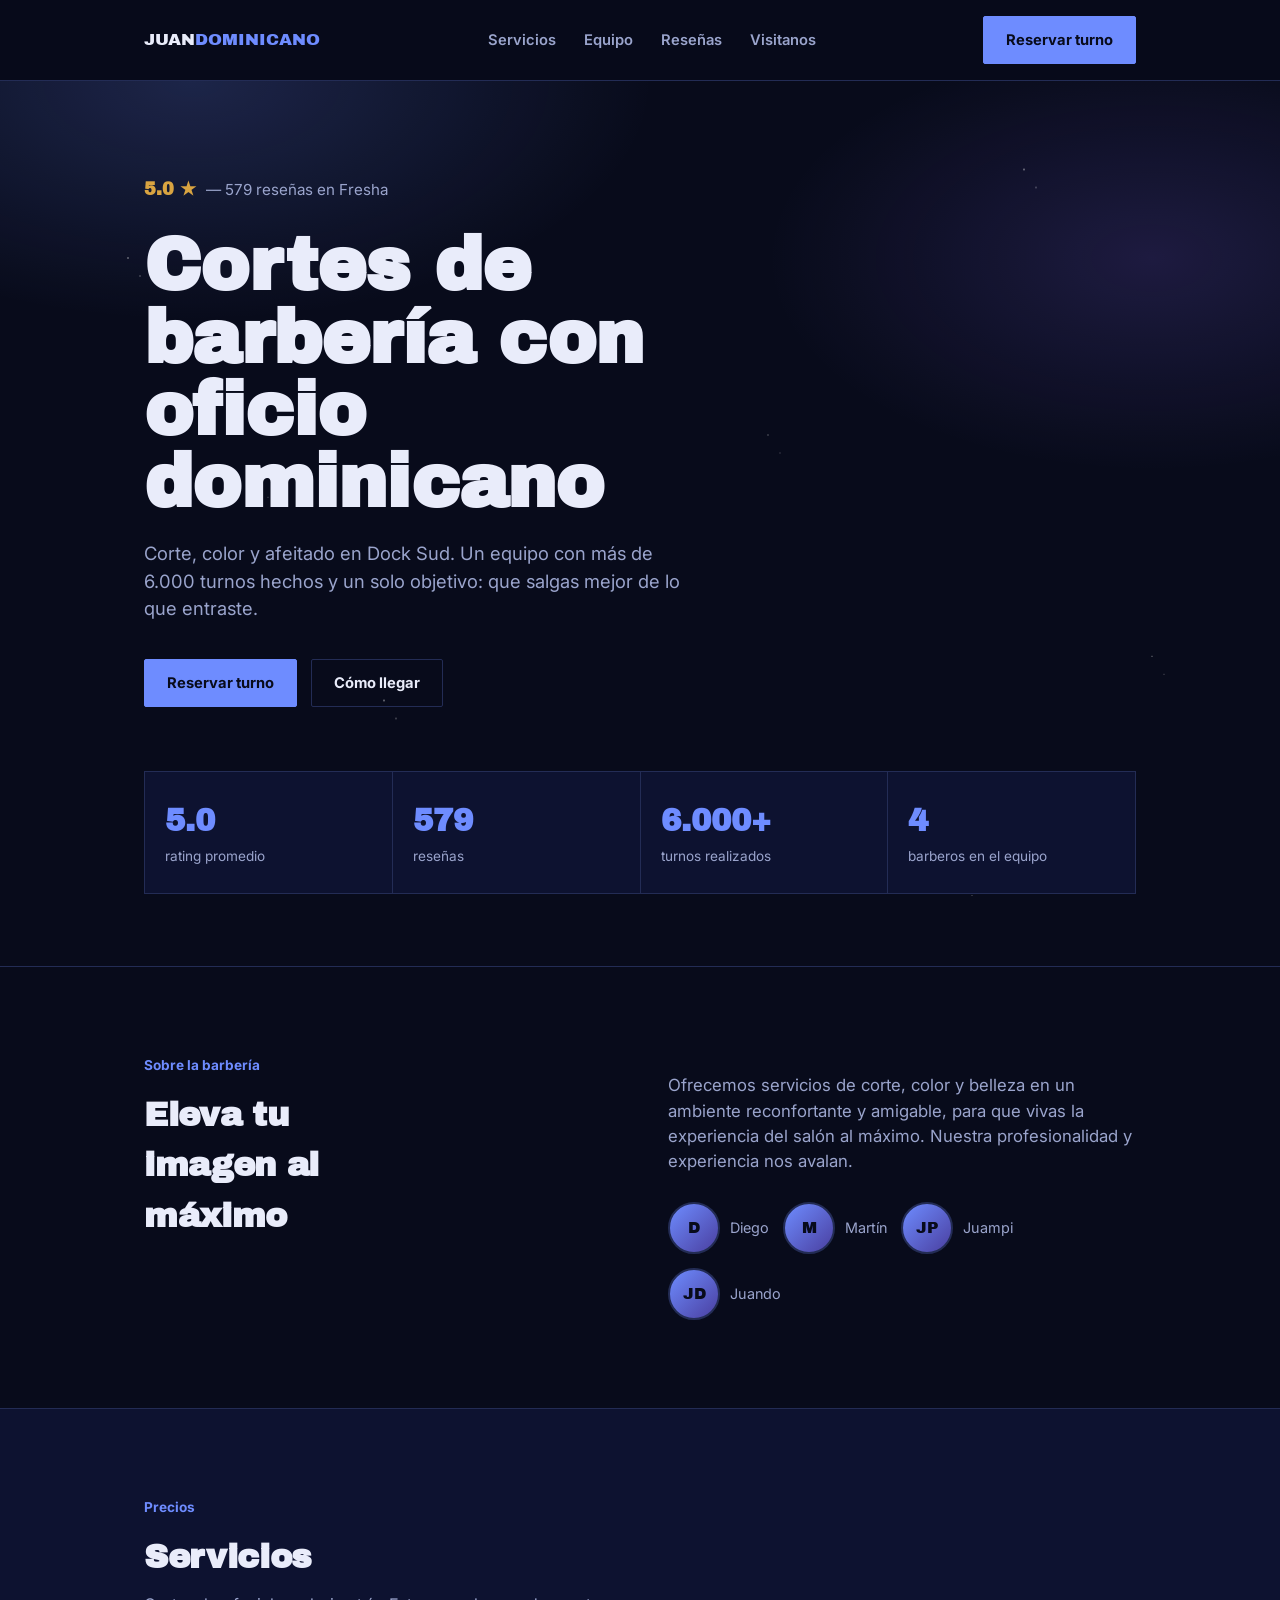
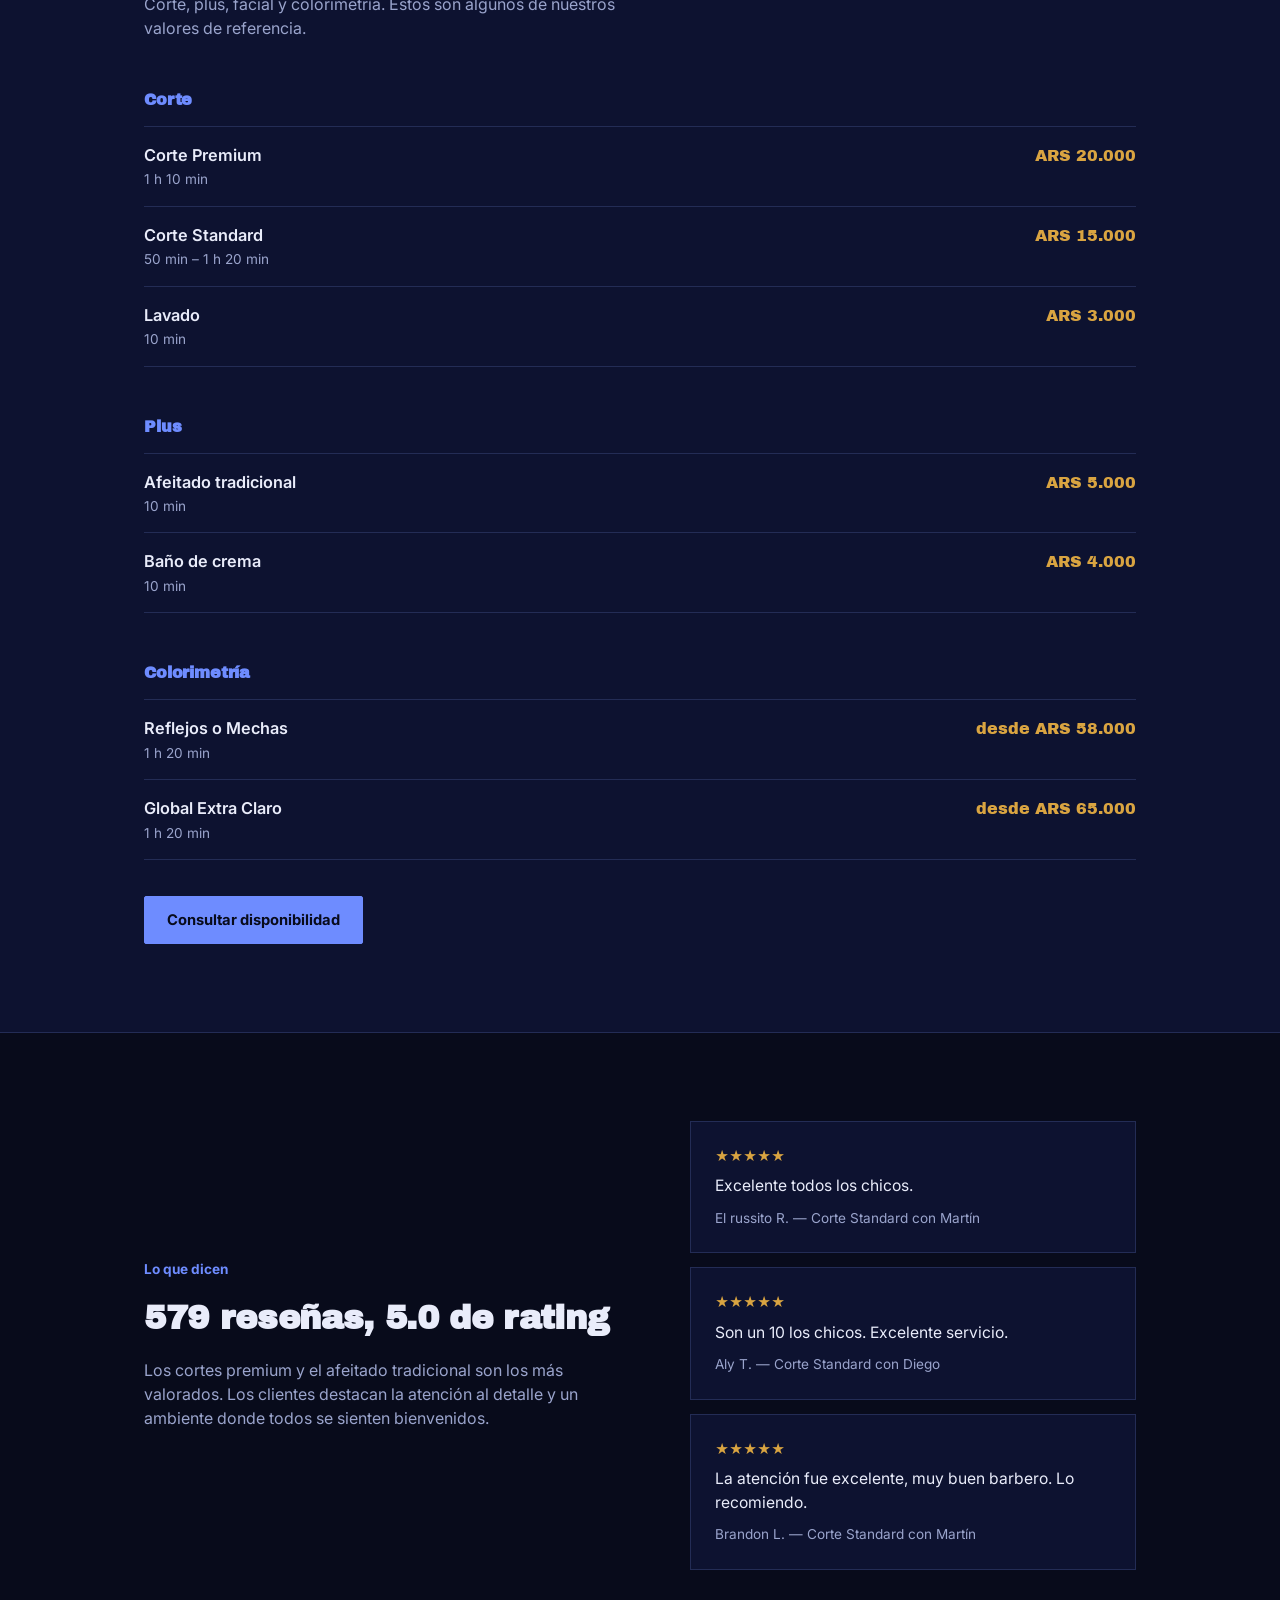
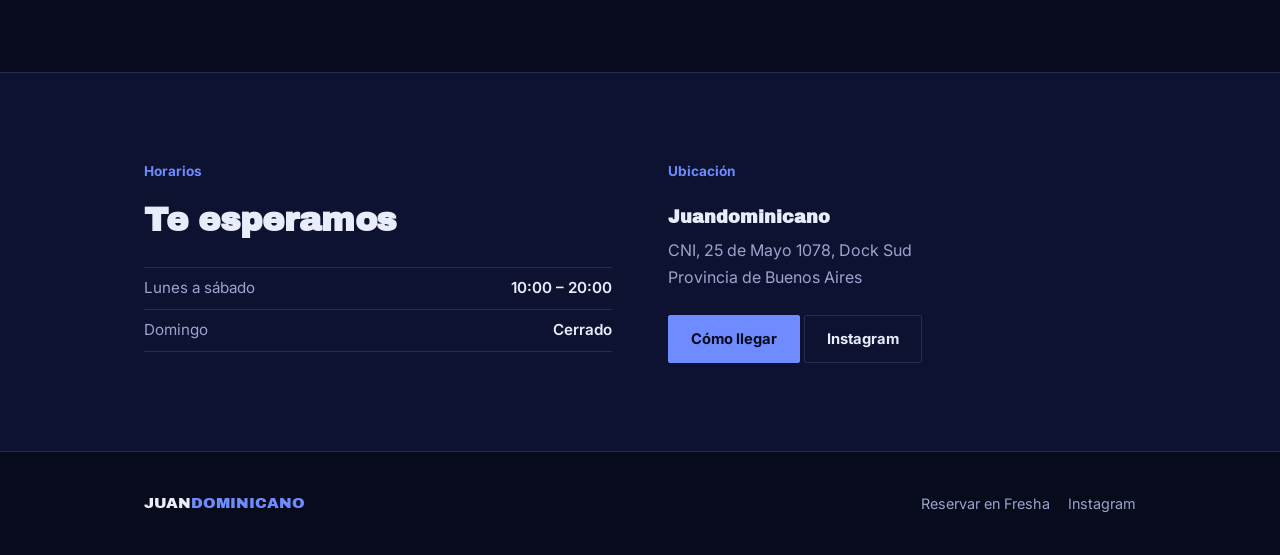
==== index.html @ 74c953f4 "Initial commit - Juandominicano Barberia website" ====
<!DOCTYPE html>
<html lang="es">
<head>
<meta charset="UTF-8">
<meta name="viewport" content="width=device-width, initial-scale=1, viewport-fit=cover">
<title>Juandominicano — Barbería en Dock Sud</title>
<link rel="preconnect" href="https://fonts.googleapis.com">
<link rel="preconnect" href="https://fonts.gstatic.com" crossorigin>
<link href="https://fonts.googleapis.com/css2?family=Archivo+Black&family=Inter:wght@400;500;600;700&display=swap" rel="stylesheet">
<style>
  :root{
    --ink:#E9ECFA;
    --ink-dim:#9AA4CC;
    --bg:#080B1B;
    --bg-2:#0D1230;
    --line:#232C55;
    --blue:#6E8CFF;
    --gold:#D9A441;
    color-scheme: dark;
    box-sizing:border-box;
    padding-top: env(safe-area-inset-top, 0px);
    padding-bottom: env(safe-area-inset-bottom, 0px);
  }
  *{box-sizing:border-box;}
  html{scroll-padding-top: env(safe-area-inset-top, 0px); scroll-behavior:smooth;}
  html,body{height:100%;}
  body{
    margin:0; background:var(--bg); color:var(--ink);
    font-family:'Inter',system-ui,sans-serif; line-height:1.5;
    -webkit-font-smoothing:antialiased;
  }
  h1,h2,h3{font-family:'Archivo Black',system-ui,sans-serif; margin:0; letter-spacing:-0.01em;}
  a{color:inherit;}
  .wrap{max-width:1040px; margin:0 auto; padding:0 24px;}
  section{padding:88px 0;}
  @media (max-width:640px){ section{padding:56px 0;} }

  /* fondo tipo galaxia: nebulosas suaves + estrellas, simple */
  .galaxy{
    position:relative;
    background:
      radial-gradient(ellipse 60% 45% at 15% 0%, rgba(110,140,255,.20), transparent 60%),
      radial-gradient(ellipse 50% 40% at 90% 20%, rgba(139,108,255,.16), transparent 60%),
      var(--bg);
  }
  .stars{position:absolute; inset:0; pointer-events:none;}
  .stars::before, .stars::after{
    content:""; position:absolute; inset:0;
    background-image:
      radial-gradient(1.5px 1.5px at 10% 20%, #fff, transparent),
      radial-gradient(1.5px 1.5px at 80% 10%, #fff, transparent),
      radial-gradient(1px 1px at 60% 40%, #fff, transparent),
      radial-gradient(1.5px 1.5px at 30% 70%, #fff, transparent),
      radial-gradient(1px 1px at 90% 65%, #fff, transparent),
      radial-gradient(1.5px 1.5px at 50% 85%, #fff, transparent),
      radial-gradient(1px 1px at 20% 45%, #fff, transparent),
      radial-gradient(1px 1px at 75% 90%, #fff, transparent);
    opacity:.5;
  }
  .stars::after{background-position:12px 18px; opacity:.3;}

  header.nav{
    position:sticky; top:0; z-index:20;
    background:rgba(8,11,27,.86); backdrop-filter: blur(10px);
    border-bottom:1px solid var(--line);
    padding-top: env(safe-area-inset-top, 0px);
  }
  .nav .wrap{display:flex; align-items:center; justify-content:space-between; padding-top:16px; padding-bottom:16px;}
  .brand{font-family:'Archivo Black'; font-size:1.05rem;}
  .brand span{color:var(--blue);}
  nav.links{display:flex; gap:28px; font-size:.92rem; font-weight:600;}
  nav.links a{text-decoration:none; color:var(--ink-dim); transition:color .15s;}
  nav.links a:hover{color:var(--ink);}
  .btn{
    display:inline-block; background:var(--blue); color:#080B1B; font-weight:700;
    padding:12px 22px; border-radius:2px; text-decoration:none; font-size:.92rem;
    border:1px solid var(--blue);
  }
  .btn.ghost{background:transparent; color:var(--ink); border:1px solid var(--line);}
  @media (max-width:640px){ nav.links{display:none;} }

  .hero{padding:96px 0 72px; position:relative; overflow:hidden;}
  .hero .wrap{position:relative; z-index:1;}
  .rating-line{
    display:flex; align-items:center; gap:10px; margin-bottom:26px;
    font-size:.95rem; color:var(--ink-dim);
  }
  .rating-line b{color:var(--gold); font-family:'Archivo Black'; font-size:1.1rem;}
  .hero h1{
    font-size:clamp(2.6rem,7vw,4.6rem); line-height:.98; max-width:12ch;
  }
  .hero p.lead{max-width:46ch; color:var(--ink-dim); font-size:1.15rem; margin-top:22px;}
  .hero .ctas{display:flex; gap:14px; margin-top:36px; flex-wrap:wrap;}

  .stat-row{
    display:grid; grid-template-columns:repeat(4,1fr); gap:1px;
    background:var(--line); border:1px solid var(--line); margin-top:64px;
  }
  .stat{background:var(--bg-2); padding:26px 20px;}
  .stat b{display:block; font-family:'Archivo Black'; font-size:1.9rem; color:var(--blue);}
  .stat span{color:var(--ink-dim); font-size:.85rem;}
  @media (max-width:640px){ .stat-row{grid-template-columns:repeat(2,1fr);} }

  .about{border-top:1px solid var(--line);}
  .about .grid{display:grid; grid-template-columns:1fr 1fr; gap:56px; align-items:start;}
  .kicker{color:var(--blue); font-weight:700; font-size:.85rem; margin-bottom:14px;}
  .about h2{font-size:2.1rem; max-width:12ch;}
  .about p{color:var(--ink-dim); font-size:1.05rem; margin-top:18px; max-width:52ch;}
  @media (max-width:760px){ .about .grid{grid-template-columns:1fr;} }

  .team-mini{display:flex; gap:14px; margin-top:28px; flex-wrap:wrap;}
  .avatar{
    width:52px;height:52px;border-radius:50%;
    background:linear-gradient(135deg,var(--blue),#4A3FA0);
    display:flex;align-items:center;justify-content:center;
    font-family:'Archivo Black'; font-size:1rem; color:#080B1B; border:2px solid var(--line);
  }
  .team-mini .who{display:flex; align-items:center; gap:10px; color:var(--ink-dim); font-size:.9rem;}

  .services{border-top:1px solid var(--line); background:var(--bg-2);}
  .services h2{font-size:2.1rem;}
  .services .sub{color:var(--ink-dim); margin-top:10px; max-width:48ch;}
  .cat{margin-top:48px;}
  .cat h3{font-size:1rem; color:var(--blue); text-transform:none; margin-bottom:2px;}
  .svc-list{border-top:1px solid var(--line); margin-top:14px;}
  .svc{
    display:flex; justify-content:space-between; gap:20px; align-items:baseline;
    padding:16px 0; border-bottom:1px solid var(--line);
  }
  .svc .name{font-weight:600; font-size:1.02rem;}
  .svc .dur{color:var(--ink-dim); font-size:.85rem; margin-top:2px;}
  .svc .price{font-family:'Archivo Black'; color:var(--gold); white-space:nowrap; font-size:1rem;}

  .reviews{border-top:1px solid var(--line);}
  .reviews .wrap{display:grid; grid-template-columns:1.1fr 1fr; gap:56px; align-items:center;}
  .review-card{background:var(--bg-2); border:1px solid var(--line); padding:24px; margin-bottom:14px;}
  .review-card .stars-txt{color:var(--gold); font-size:.85rem; margin-bottom:8px;}
  .review-card p{margin:0; color:var(--ink); font-size:.98rem;}
  .review-card .who{margin-top:10px; color:var(--ink-dim); font-size:.85rem;}
  .reviews h2{font-size:2.1rem;}
  @media (max-width:760px){ .reviews .wrap{grid-template-columns:1fr;} }

  .visit{border-top:1px solid var(--line); background:var(--bg-2);}
  .visit .grid{display:grid; grid-template-columns:1fr 1fr; gap:56px;}
  .visit h2{font-size:2.1rem;}
  .hours{margin-top:22px; border-top:1px solid var(--line);}
  .hours .row{display:flex; justify-content:space-between; padding:9px 0; border-bottom:1px solid var(--line); font-size:.95rem; color:var(--ink-dim);}
  .hours .row b{color:var(--ink); font-weight:600;}
  .addr{margin-top:22px; color:var(--ink-dim); font-size:1rem; line-height:1.7;}
  .addr b{display:block; color:var(--ink); font-family:'Archivo Black'; font-size:1.1rem; margin-bottom:4px;}
  @media (max-width:760px){ .visit .grid{grid-template-columns:1fr;} }

  footer{border-top:1px solid var(--line); padding:40px 0; padding-bottom: calc(40px + env(safe-area-inset-bottom, 0px));}
  footer .wrap{display:flex; justify-content:space-between; align-items:center; flex-wrap:wrap; gap:16px;}
  footer .brand{font-size:.95rem;}
  footer .social{display:flex; gap:18px; font-size:.9rem; color:var(--ink-dim);}
  footer .social a{text-decoration:none;}
  footer .social a:hover{color:var(--blue);}
</style>
</head>
<body>

<header class="nav">
  <div class="wrap">
    <div class="brand">JUAN<span>DOMINICANO</span></div>
    <nav class="links">
      <a href="#servicios">Servicios</a>
      <a href="#equipo">Equipo</a>
      <a href="#reseñas">Reseñas</a>
      <a href="#visitanos">Visitanos</a>
    </nav>
    <a class="btn" href="https://www.fresha.com/es/a/juandominicano-dock-sud-cni-25-de-mayo-1078-tidsn6mk/all-offer?menu=true&pId=592402" target="_blank" rel="noopener">Reservar turno</a>
  </div>
</header>

<section class="hero galaxy">
  <div class="stars"></div>
  <div class="wrap">
    <div class="rating-line"><b>5.0 ★</b> — 579 reseñas en Fresha</div>
    <h1>Cortes de barbería con oficio dominicano</h1>
    <p class="lead">Corte, color y afeitado en Dock Sud. Un equipo con más de 6.000 turnos hechos y un solo objetivo: que salgas mejor de lo que entraste.</p>
    <div class="ctas">
      <a class="btn" href="https://www.fresha.com/es/a/juandominicano-dock-sud-cni-25-de-mayo-1078-tidsn6mk/all-offer?menu=true&pId=592402" target="_blank" rel="noopener">Reservar turno</a>
      <a class="btn ghost" href="#visitanos">Cómo llegar</a>
    </div>

    <div class="stat-row">
      <div class="stat"><b>5.0</b><span>rating promedio</span></div>
      <div class="stat"><b>579</b><span>reseñas</span></div>
      <div class="stat"><b>6.000+</b><span>turnos realizados</span></div>
      <div class="stat"><b>4</b><span>barberos en el equipo</span></div>
    </div>
  </div>
</section>

<section class="about" id="nosotros">
  <div class="wrap grid">
    <div>
      <div class="kicker">Sobre la barbería</div>
      <h2>Eleva tu imagen al máximo</h2>
    </div>
    <div>
      <p>Ofrecemos servicios de corte, color y belleza en un ambiente reconfortante y amigable, para que vivas la experiencia del salón al máximo. Nuestra profesionalidad y experiencia nos avalan.</p>
      <div class="team-mini">
        <div class="who"><div class="avatar">D</div> Diego</div>
        <div class="who"><div class="avatar">M</div> Martín</div>
        <div class="who"><div class="avatar">JP</div> Juampi</div>
        <div class="who"><div class="avatar">JD</div> Juando</div>
      </div>
    </div>
  </div>
</section>

<section class="services" id="servicios">
  <div class="wrap">
    <div class="kicker">Precios</div>
    <h2>Servicios</h2>
    <p class="sub">Corte, plus, facial y colorimetría. Estos son algunos de nuestros valores de referencia.</p>

    <div class="cat">
      <h3>Corte</h3>
      <div class="svc-list">
        <div class="svc"><div><div class="name">Corte Premium</div><div class="dur">1 h 10 min</div></div><div class="price">ARS 20.000</div></div>
        <div class="svc"><div><div class="name">Corte Standard</div><div class="dur">50 min – 1 h 20 min</div></div><div class="price">ARS 15.000</div></div>
        <div class="svc"><div><div class="name">Lavado</div><div class="dur">10 min</div></div><div class="price">ARS 3.000</div></div>
      </div>
    </div>

    <div class="cat">
      <h3>Plus</h3>
      <div class="svc-list">
        <div class="svc"><div><div class="name">Afeitado tradicional</div><div class="dur">10 min</div></div><div class="price">ARS 5.000</div></div>
        <div class="svc"><div><div class="name">Baño de crema</div><div class="dur">10 min</div></div><div class="price">ARS 4.000</div></div>
      </div>
    </div>

    <div class="cat">
      <h3>Colorimetría</h3>
      <div class="svc-list">
        <div class="svc"><div><div class="name">Reflejos o Mechas</div><div class="dur">1 h 20 min</div></div><div class="price">desde ARS 58.000</div></div>
        <div class="svc"><div><div class="name">Global Extra Claro</div><div class="dur">1 h 20 min</div></div><div class="price">desde ARS 65.000</div></div>
      </div>
    </div>

    <div style="margin-top:36px;">
      <a class="btn" href="https://www.fresha.com/es/a/juandominicano-dock-sud-cni-25-de-mayo-1078-tidsn6mk/all-offer?menu=true&pId=592402" target="_blank" rel="noopener">Consultar disponibilidad</a>
    </div>
  </div>
</section>

<section class="reviews" id="reseñas">
  <div class="wrap">
    <div>
      <div class="kicker" id="equipo">Lo que dicen</div>
      <h2>579 reseñas, 5.0 de rating</h2>
      <p style="color:var(--ink-dim); margin-top:14px; max-width:44ch;">Los cortes premium y el afeitado tradicional son los más valorados. Los clientes destacan la atención al detalle y un ambiente donde todos se sienten bienvenidos.</p>
    </div>
    <div>
      <div class="review-card">
        <div class="stars-txt">★★★★★</div>
        <p>Excelente todos los chicos.</p>
        <div class="who">El russito R. — Corte Standard con Martín</div>
      </div>
      <div class="review-card">
        <div class="stars-txt">★★★★★</div>
        <p>Son un 10 los chicos. Excelente servicio.</p>
        <div class="who">Aly T. — Corte Standard con Diego</div>
      </div>
      <div class="review-card">
        <div class="stars-txt">★★★★★</div>
        <p>La atención fue excelente, muy buen barbero. Lo recomiendo.</p>
        <div class="who">Brandon L. — Corte Standard con Martín</div>
      </div>
    </div>
  </div>
</section>

<section class="visit" id="visitanos">
  <div class="wrap grid">
    <div>
      <div class="kicker">Horarios</div>
      <h2>Te esperamos</h2>
      <div class="hours">
        <div class="row"><span>Lunes a sábado</span><b>10:00 – 20:00</b></div>
        <div class="row"><span>Domingo</span><b>Cerrado</b></div>
      </div>
    </div>
    <div>
      <div class="kicker">Ubicación</div>
      <div class="addr">
        <b>Juandominicano</b>
        CNI, 25 de Mayo 1078, Dock Sud<br>
        Provincia de Buenos Aires
      </div>
      <div class="ctas" style="margin-top:24px;">
        <a class="btn" href="https://maps.google.com/?daddr=CNI%2C%2025%20de%20Mayo%201078%2C%20Dock%20Sud%2C%20B1871%2C%20Provincia%20de%20Buenos%20Aires" target="_blank" rel="noopener">Cómo llegar</a>
        <a class="btn ghost" href="https://www.instagram.com/juandominicano" target="_blank" rel="noopener">Instagram</a>
      </div>
    </div>
  </div>
</section>

<footer>
  <div class="wrap">
    <div class="brand">JUAN<span style="color:var(--blue);">DOMINICANO</span></div>
    <div class="social">
      <a href="https://www.fresha.com/es/a/juandominicano-dock-sud-cni-25-de-mayo-1078-tidsn6mk/all-offer?menu=true&pId=592402" target="_blank" rel="noopener">Reservar en Fresha</a>
      <a href="https://www.instagram.com/juandominicano" target="_blank" rel="noopener">Instagram</a>
    </div>
  </div>
</footer>

</body>
</html>
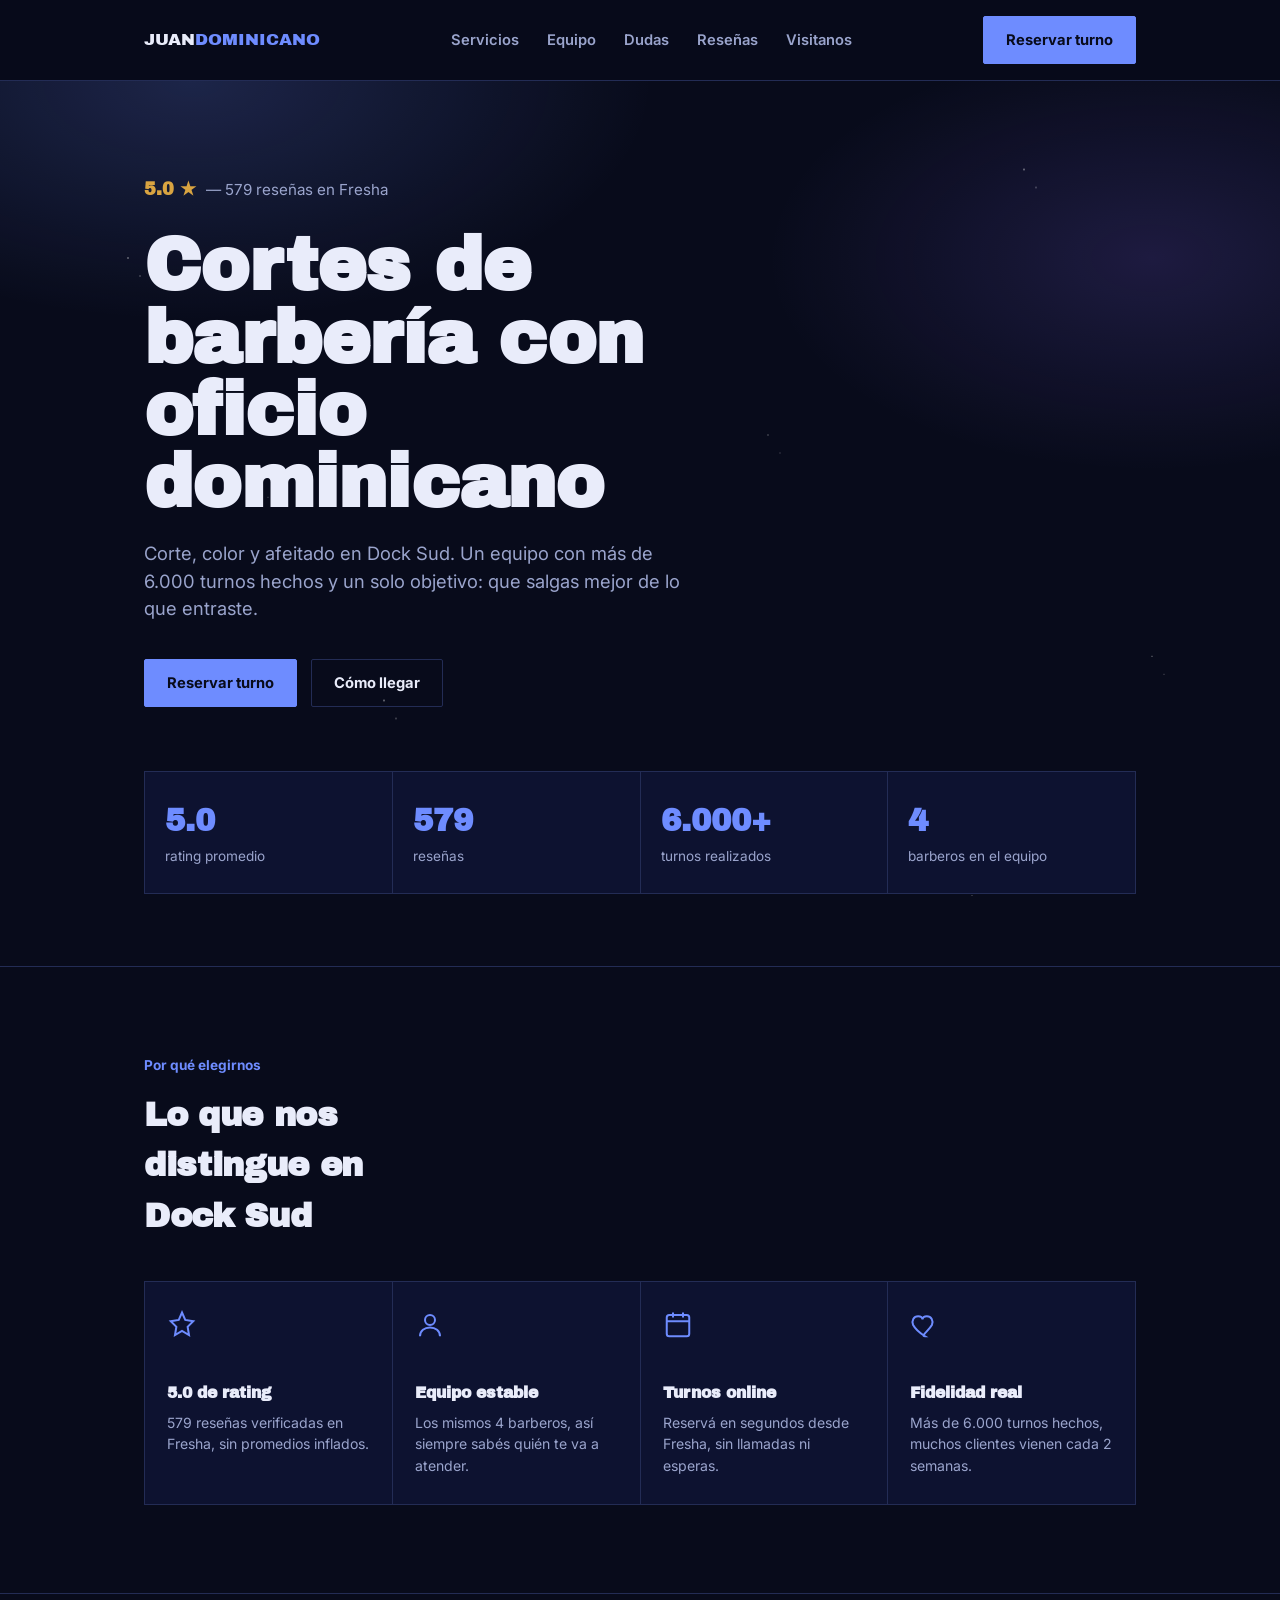
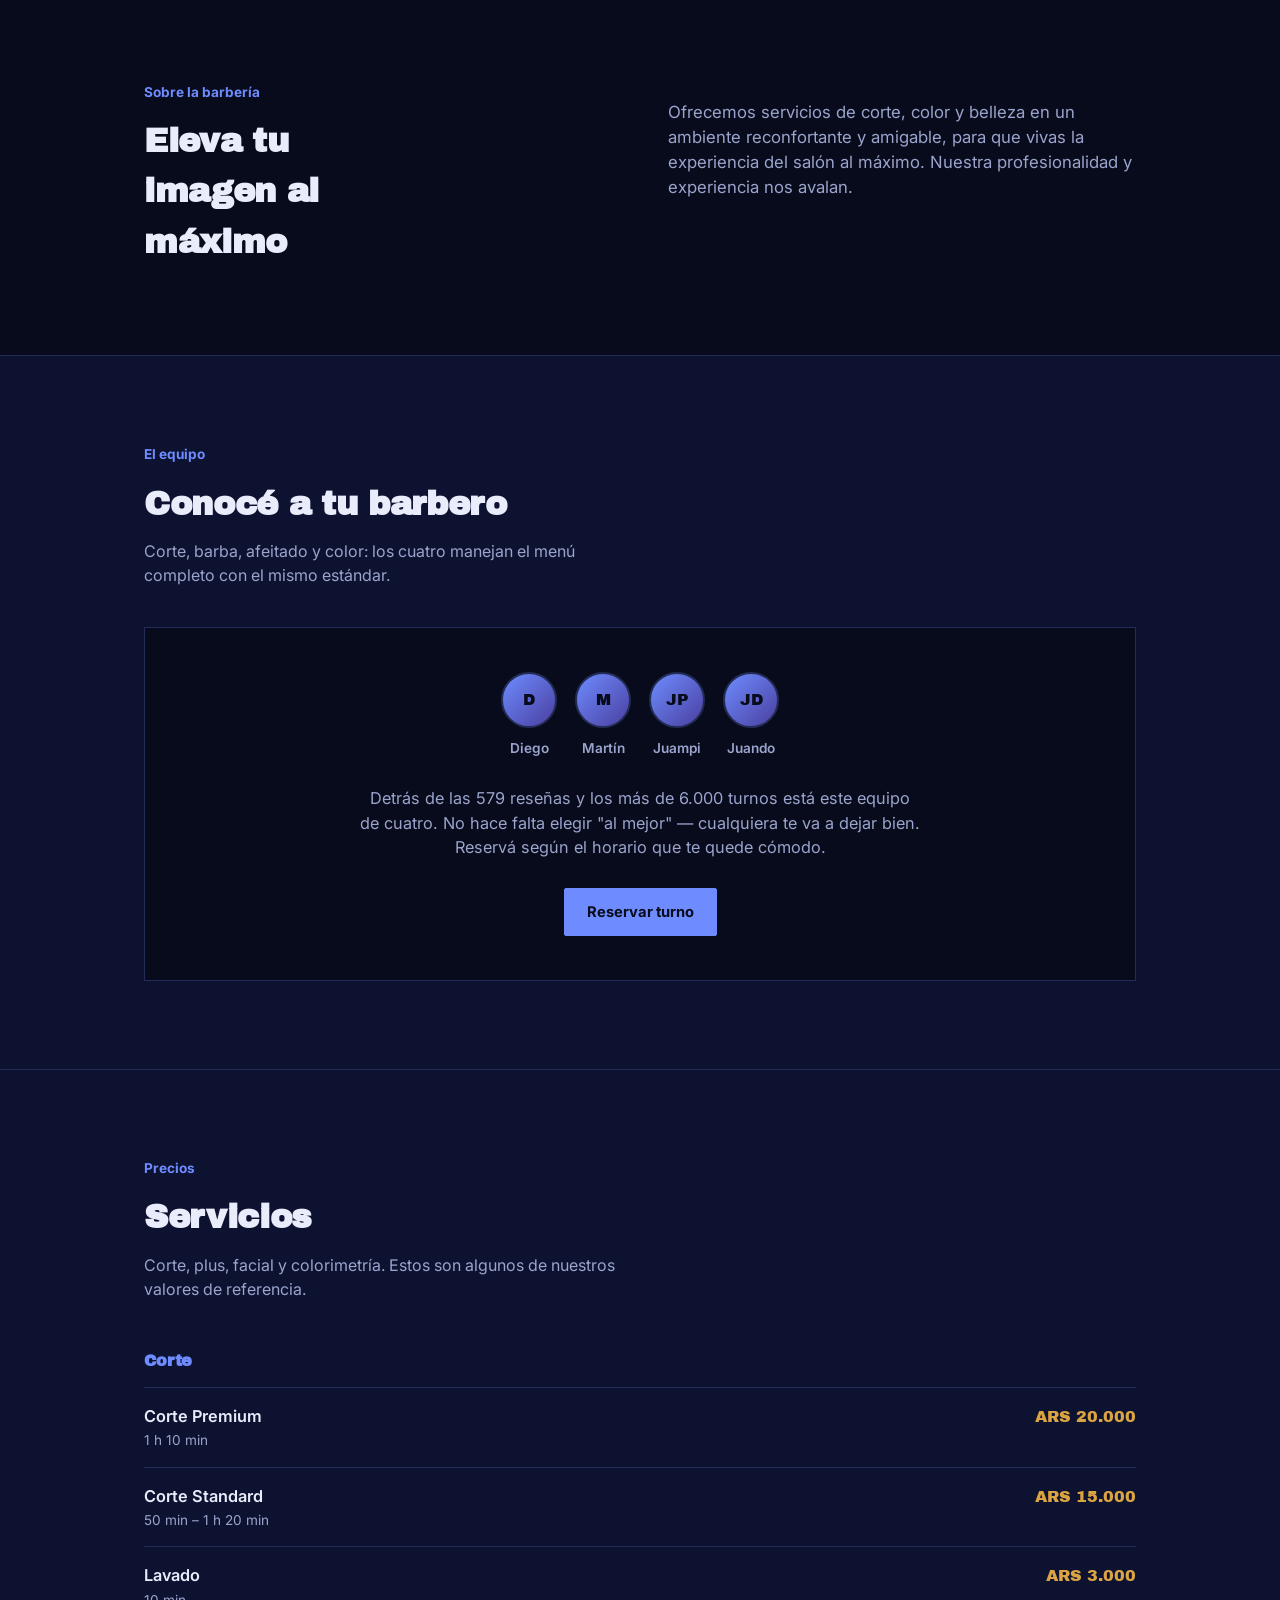
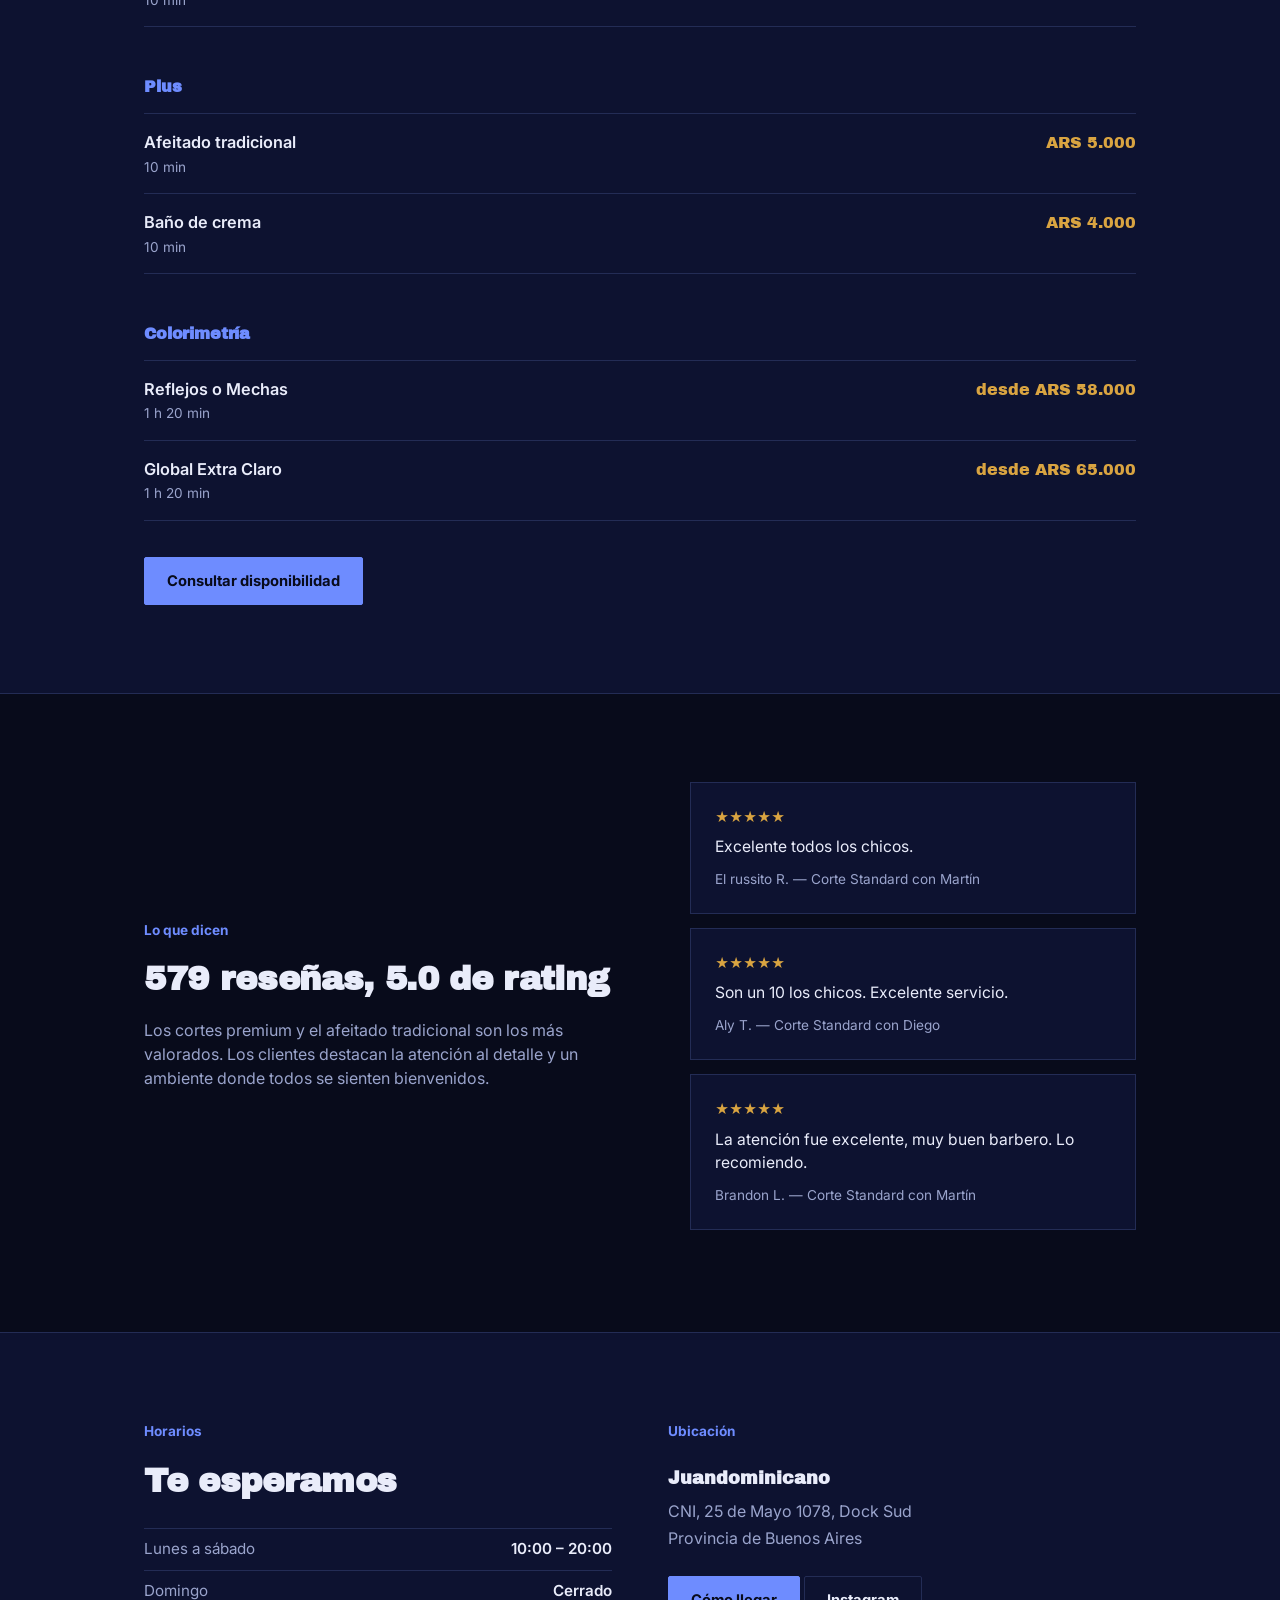
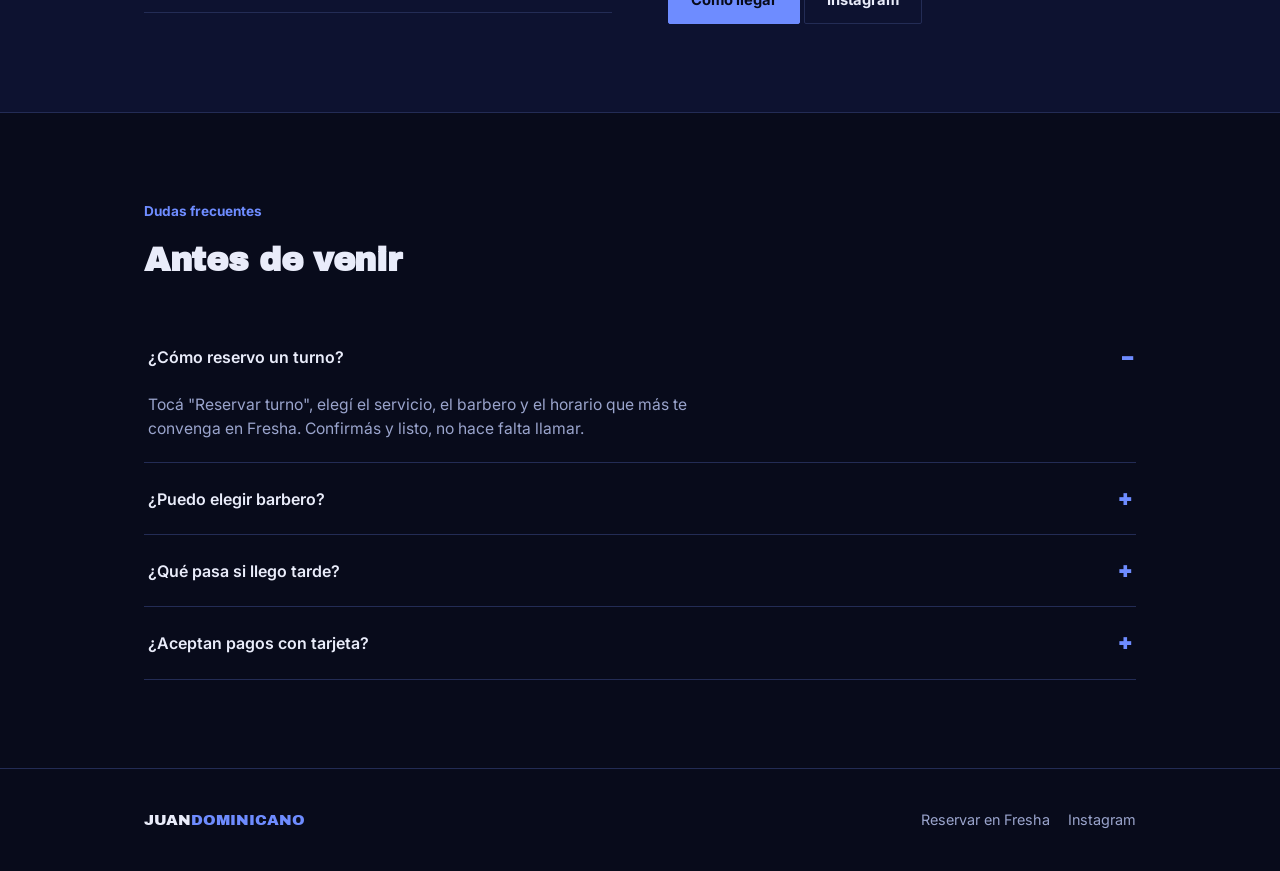
==== commit 6878fedc: "Actualizar sitio web Juandominicano con secciones de equipo, por que elegirnos y FAQ" ====
--- a/index.html
+++ b/index.html
@@ -150,6 +150,68 @@
   .addr b{display:block; color:var(--ink); font-family:'Archivo Black'; font-size:1.1rem; margin-bottom:4px;}
   @media (max-width:760px){ .visit .grid{grid-template-columns:1fr;} }
 
+  /* POR QUÉ ELEGIRNOS */
+  .why{border-top:1px solid var(--line);}
+  .why-grid{display:grid; grid-template-columns:repeat(4,1fr); gap:1px; background:var(--line); border:1px solid var(--line); margin-top:40px;}
+  .why-card{background:var(--bg-2); padding:28px 22px;}
+  .why-card svg{width:30px; height:30px; margin-bottom:14px;}
+  .why-card h4{font-family:'Archivo Black'; font-size:.98rem; margin-bottom:8px;}
+  .why-card p{color:var(--ink-dim); font-size:.88rem; margin:0;}
+  @media (max-width:760px){ .why-grid{grid-template-columns:repeat(2,1fr);} }
+
+  /* EQUIPO DETALLADO */
+  .team{border-top:1px solid var(--line); background:var(--bg-2);}
+  .team h2{font-size:2.1rem;}
+  .team .sub{color:var(--ink-dim); margin-top:10px; max-width:48ch;}
+  .team-grid{display:grid; grid-template-columns:repeat(4,1fr); gap:14px; margin-top:40px;}
+  .team-card{
+    border:1px solid var(--line); background:var(--bg);
+    padding:22px 18px; transition:border-color .15s, transform .15s;
+  }
+  .team-card:hover{border-color:var(--blue); transform:translateY(-3px);}
+  .team-card .avatar{width:52px; height:52px; margin-bottom:16px;}
+  .team-card h4{font-family:'Archivo Black'; font-size:1rem; margin-bottom:6px;}
+  .team-card .tag{
+    display:inline-block; color:var(--blue); font-size:.75rem; font-weight:700;
+    border:1px solid var(--line); border-radius:20px; padding:3px 10px; margin-bottom:12px;
+  }
+  .team-card p{color:var(--ink-dim); font-size:.86rem; margin:0 0 16px;}
+  .team-card a{color:var(--gold); font-size:.85rem; font-weight:600; text-decoration:none;}
+  .team-card a:hover{text-decoration:underline;}
+  @media (max-width:760px){ .team-grid{grid-template-columns:repeat(2,1fr);} }
+
+  .team-unified{
+    border:1px solid var(--line); background:var(--bg); margin-top:40px;
+    padding:44px 36px; text-align:center;
+  }
+  .avatar-row{display:flex; justify-content:center; gap:18px; flex-wrap:wrap; margin-bottom:28px;}
+  .avatar-row .who{display:flex; flex-direction:column; align-items:center; gap:10px;}
+  .avatar-row .avatar{width:56px; height:56px;}
+  .avatar-row span{font-size:.85rem; color:var(--ink-dim); font-weight:600;}
+  .team-unified p.statement{max-width:56ch; margin:0 auto 28px; color:var(--ink-dim); font-size:1.02rem;}
+
+  /* FAQ */
+  .faq{border-top:1px solid var(--line);}
+  .faq h2{font-size:2.1rem; margin-bottom:36px;}
+  .faq-item{border-bottom:1px solid var(--line);}
+  .faq-item summary{
+    padding:20px 4px; cursor:pointer; font-weight:600; font-size:1rem;
+    list-style:none; display:flex; justify-content:space-between; align-items:center; gap:20px;
+  }
+  .faq-item summary::-webkit-details-marker{display:none;}
+  .faq-item summary::after{content:"+"; font-family:'Archivo Black'; color:var(--blue); font-size:1.3rem; flex-shrink:0;}
+  .faq-item[open] summary::after{content:"–";}
+  .faq-item p{color:var(--ink-dim); padding:0 4px 22px; margin:0; max-width:62ch; font-size:.98rem;}
+
+  /* BARRA STICKY MOBILE */
+  .mobile-cta{
+    display:none; position:fixed; left:0; right:0; bottom:0; z-index:30;
+    background:rgba(8,11,27,.94); backdrop-filter:blur(10px); border-top:1px solid var(--line);
+    padding:12px 20px calc(12px + env(safe-area-inset-bottom, 0px));
+  }
+  .mobile-cta a{display:block; text-align:center;}
+  @media (max-width:700px){ .mobile-cta{display:block;} body{padding-bottom:64px;} }
+
   footer{border-top:1px solid var(--line); padding:40px 0; padding-bottom: calc(40px + env(safe-area-inset-bottom, 0px));}
   footer .wrap{display:flex; justify-content:space-between; align-items:center; flex-wrap:wrap; gap:16px;}
   footer .brand{font-size:.95rem;}
@@ -166,6 +228,7 @@
     <nav class="links">
       <a href="#servicios">Servicios</a>
       <a href="#equipo">Equipo</a>
+      <a href="#faq">Dudas</a>
       <a href="#reseñas">Reseñas</a>
       <a href="#visitanos">Visitanos</a>
     </nav>
@@ -193,6 +256,35 @@
   </div>
 </section>
 
+<section class="why">
+  <div class="wrap">
+    <div class="kicker">Por qué elegirnos</div>
+    <h2 style="font-size:2.1rem; max-width:14ch;">Lo que nos distingue en Dock Sud</h2>
+    <div class="why-grid">
+      <div class="why-card">
+        <svg viewBox="0 0 24 24" fill="none" stroke="#6E8CFF" stroke-width="1.6"><path d="M12 2l2.6 5.9L21 9l-4.5 4.4L17.6 20 12 16.8 6.4 20l1.1-6.6L3 9l6.4-1.1z"/></svg>
+        <h4>5.0 de rating</h4>
+        <p>579 reseñas verificadas en Fresha, sin promedios inflados.</p>
+      </div>
+      <div class="why-card">
+        <svg viewBox="0 0 24 24" fill="none" stroke="#6E8CFF" stroke-width="1.6"><circle cx="12" cy="8" r="4"/><path d="M4 21c0-4.4 3.6-7 8-7s8 2.6 8 7"/></svg>
+        <h4>Equipo estable</h4>
+        <p>Los mismos 4 barberos, así siempre sabés quién te va a atender.</p>
+      </div>
+      <div class="why-card">
+        <svg viewBox="0 0 24 24" fill="none" stroke="#6E8CFF" stroke-width="1.6"><rect x="3" y="4" width="18" height="17" rx="2"/><path d="M3 9h18M8 2v4M16 2v4"/></svg>
+        <h4>Turnos online</h4>
+        <p>Reservá en segundos desde Fresha, sin llamadas ni esperas.</p>
+      </div>
+      <div class="why-card">
+        <svg viewBox="0 0 24 24" fill="none" stroke="#6E8CFF" stroke-width="1.6"><path d="M12 21s-7-4.4-9.5-9C1 8.5 3 5 6.5 5c2 0 3.3 1 3.5 2.5C10.2 6 11.5 5 13.5 5 17 5 19 8.5 17.5 12 15 16.6 8 21 12 21z"/></svg>
+        <h4>Fidelidad real</h4>
+        <p>Más de 6.000 turnos hechos, muchos clientes vienen cada 2 semanas.</p>
+      </div>
+    </div>
+  </div>
+</section>
+
 <section class="about" id="nosotros">
   <div class="wrap grid">
     <div>
@@ -201,12 +293,24 @@
     </div>
     <div>
       <p>Ofrecemos servicios de corte, color y belleza en un ambiente reconfortante y amigable, para que vivas la experiencia del salón al máximo. Nuestra profesionalidad y experiencia nos avalan.</p>
-      <div class="team-mini">
-        <div class="who"><div class="avatar">D</div> Diego</div>
-        <div class="who"><div class="avatar">M</div> Martín</div>
-        <div class="who"><div class="avatar">JP</div> Juampi</div>
-        <div class="who"><div class="avatar">JD</div> Juando</div>
-      </div>
+    </div>
+  </div>
+</section>
+
+<section class="team" id="equipo">
+  <div class="wrap">
+    <div class="kicker">El equipo</div>
+    <h2>Conocé a tu barbero</h2>
+    <p class="sub">Corte, barba, afeitado y color: los cuatro manejan el menú completo con el mismo estándar.</p>
+    <div class="team-unified">
+      <div class="avatar-row">
+        <div class="who"><div class="avatar">D</div><span>Diego</span></div>
+        <div class="who"><div class="avatar">M</div><span>Martín</span></div>
+        <div class="who"><div class="avatar">JP</div><span>Juampi</span></div>
+        <div class="who"><div class="avatar">JD</div><span>Juando</span></div>
+      </div>
+      <p class="statement">Detrás de las 579 reseñas y los más de 6.000 turnos está este equipo de cuatro. No hace falta elegir "al mejor" — cualquiera te va a dejar bien. Reservá según el horario que te quede cómodo.</p>
+      <a class="btn" href="https://www.fresha.com/es/a/juandominicano-dock-sud-cni-25-de-mayo-1078-tidsn6mk/all-offer?menu=true&pId=592402" target="_blank" rel="noopener">Reservar turno</a>
     </div>
   </div>
 </section>
@@ -251,7 +355,7 @@
 <section class="reviews" id="reseñas">
   <div class="wrap">
     <div>
-      <div class="kicker" id="equipo">Lo que dicen</div>
+      <div class="kicker">Lo que dicen</div>
       <h2>579 reseñas, 5.0 de rating</h2>
       <p style="color:var(--ink-dim); margin-top:14px; max-width:44ch;">Los cortes premium y el afeitado tradicional son los más valorados. Los clientes destacan la atención al detalle y un ambiente donde todos se sienten bienvenidos.</p>
     </div>
@@ -300,6 +404,31 @@
   </div>
 </section>
 
+<section class="faq" id="faq">
+  <div class="wrap">
+    <div class="kicker">Dudas frecuentes</div>
+    <h2>Antes de venir</h2>
+    <div>
+      <details class="faq-item" open>
+        <summary>¿Cómo reservo un turno?</summary>
+        <p>Tocá "Reservar turno", elegí el servicio, el barbero y el horario que más te convenga en Fresha. Confirmás y listo, no hace falta llamar.</p>
+      </details>
+      <details class="faq-item">
+        <summary>¿Puedo elegir barbero?</summary>
+        <p>Sí, en el sistema de reservas podés seleccionar entre Diego, Martín, Juampi o Juando según disponibilidad.</p>
+      </details>
+      <details class="faq-item">
+        <summary>¿Qué pasa si llego tarde?</summary>
+        <p>Tenés 10 minutos de tolerancia. Pasado ese tiempo, puede que tengamos que reprogramar tu turno para no atrasar al resto.</p>
+      </details>
+      <details class="faq-item">
+        <summary>¿Aceptan pagos con tarjeta?</summary>
+        <p>Sí, aceptamos efectivo, tarjeta y transferencia.</p>
+      </details>
+    </div>
+  </div>
+</section>
+
 <footer>
   <div class="wrap">
     <div class="brand">JUAN<span style="color:var(--blue);">DOMINICANO</span></div>
@@ -310,5 +439,9 @@
   </div>
 </footer>
 
+<div class="mobile-cta">
+  <a class="btn" href="https://www.fresha.com/es/a/juandominicano-dock-sud-cni-25-de-mayo-1078-tidsn6mk/all-offer?menu=true&pId=592402" target="_blank" rel="noopener">Reservar turno</a>
+</div>
+
 </body>
 </html>
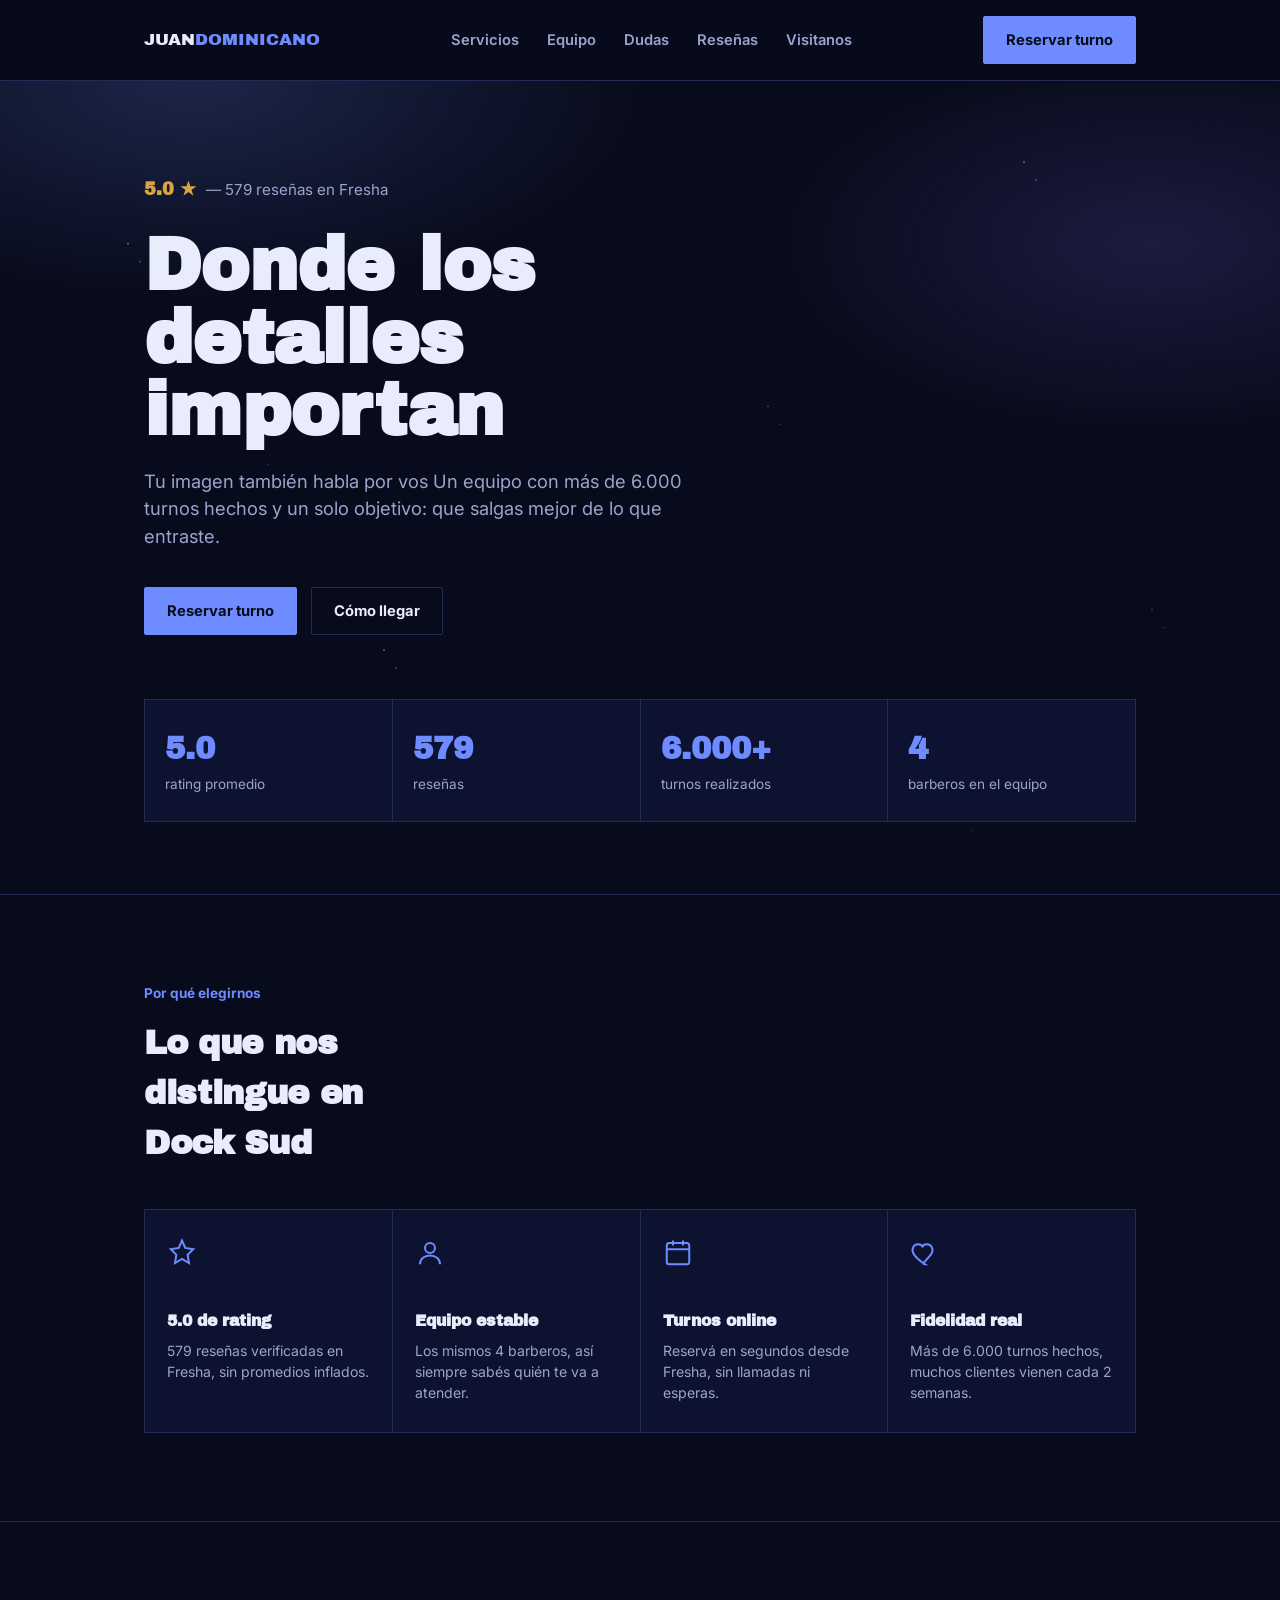
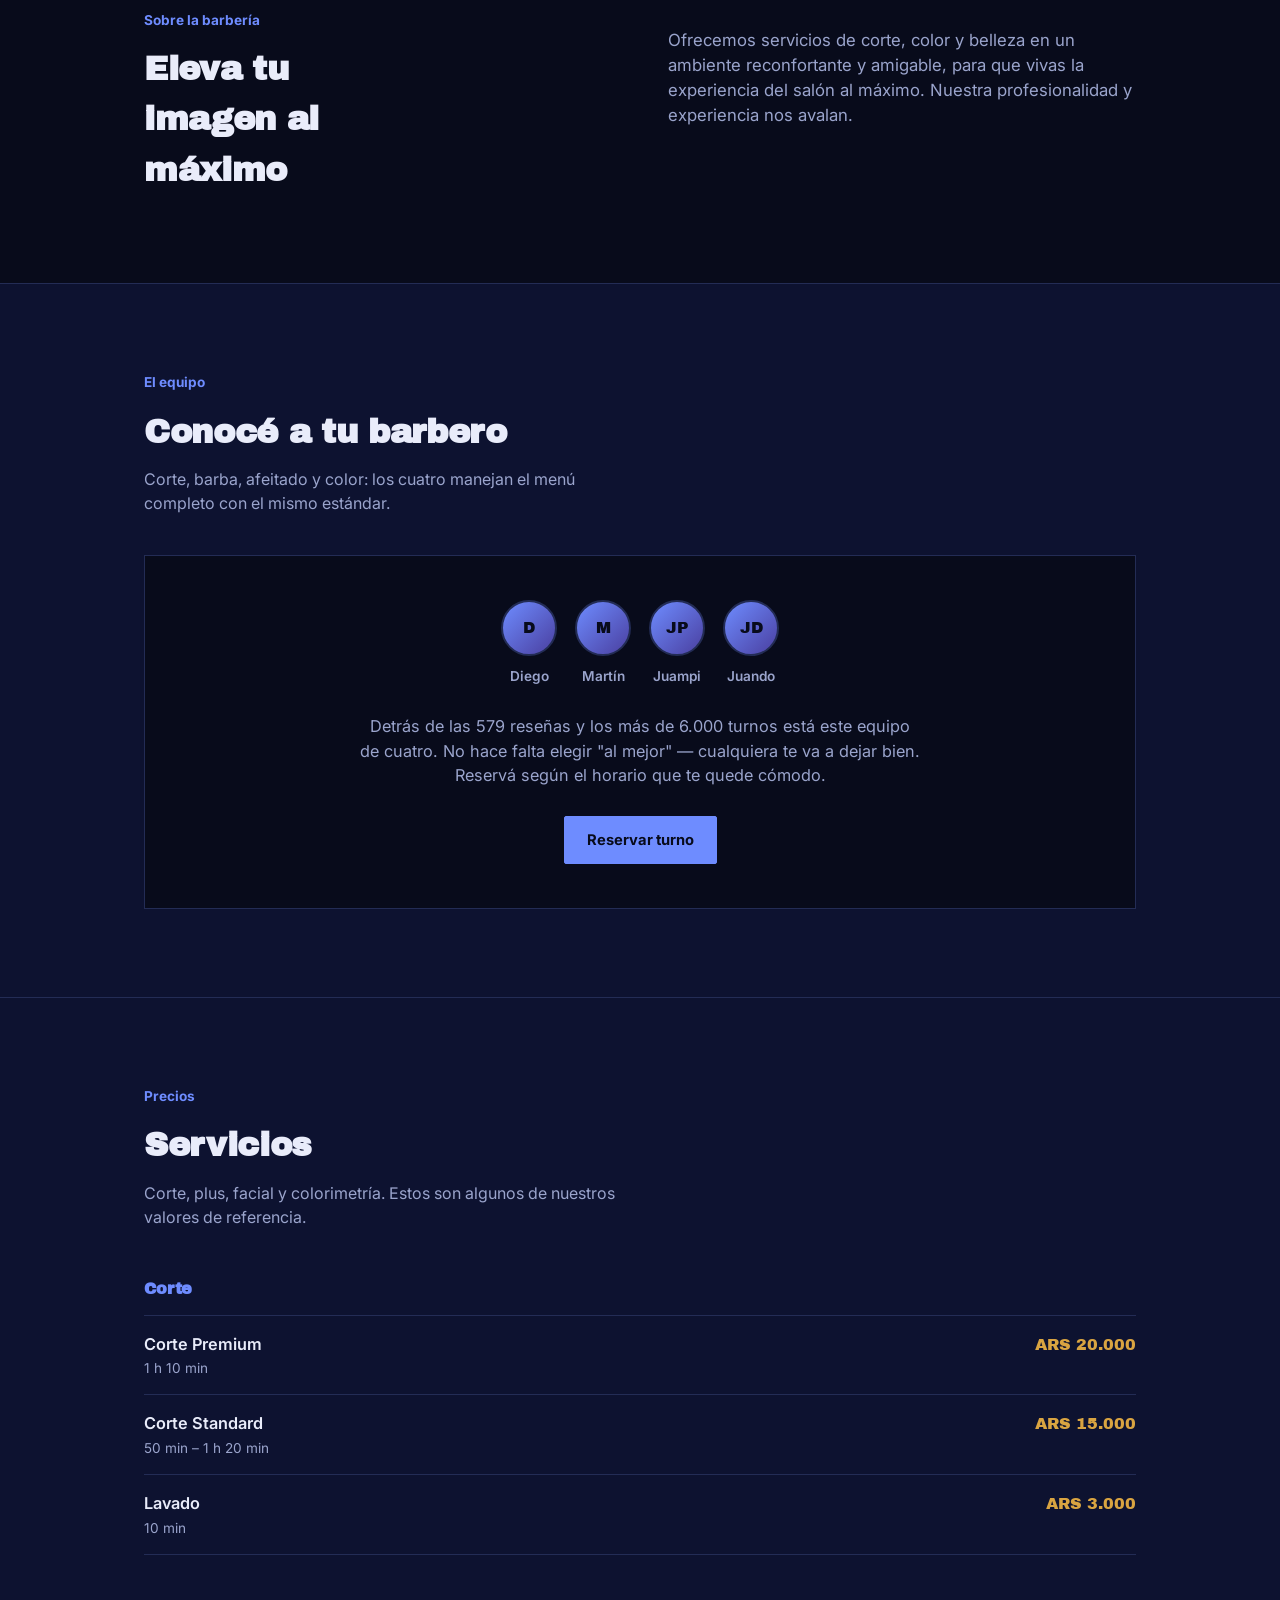
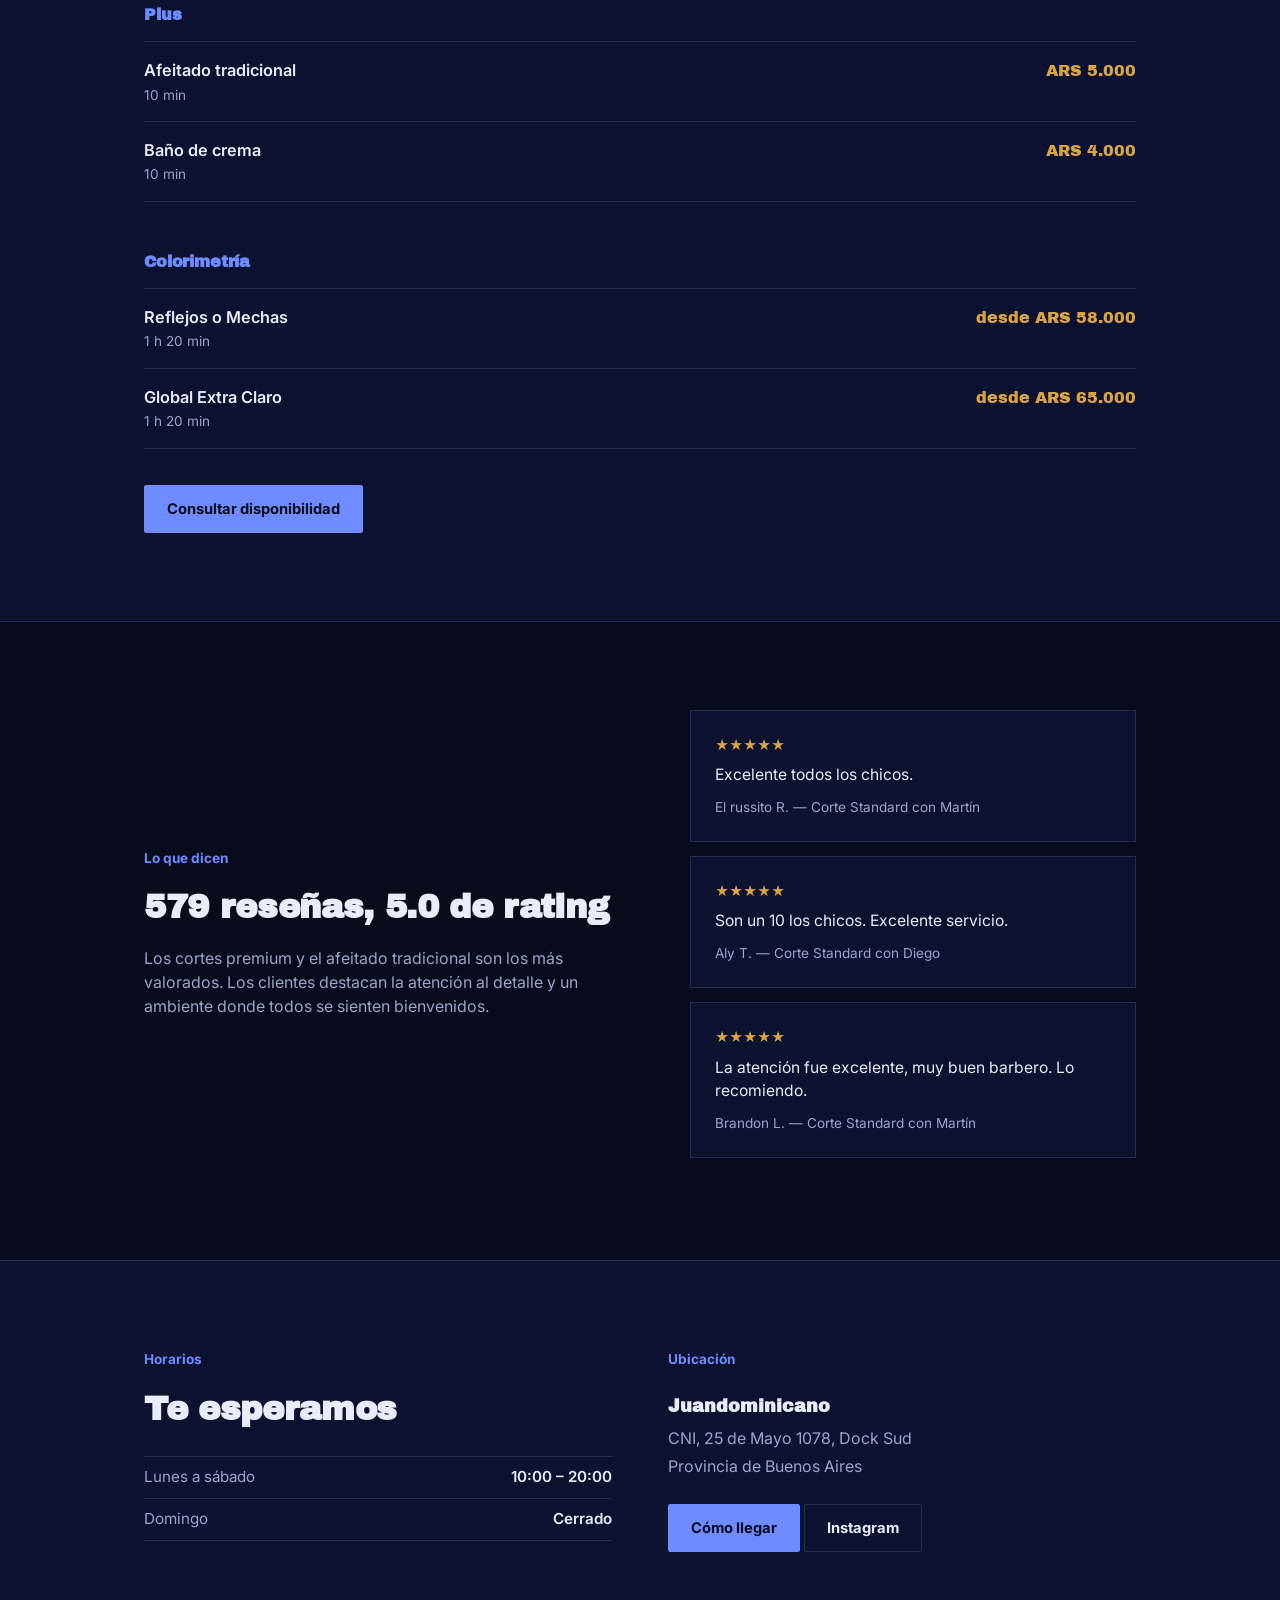
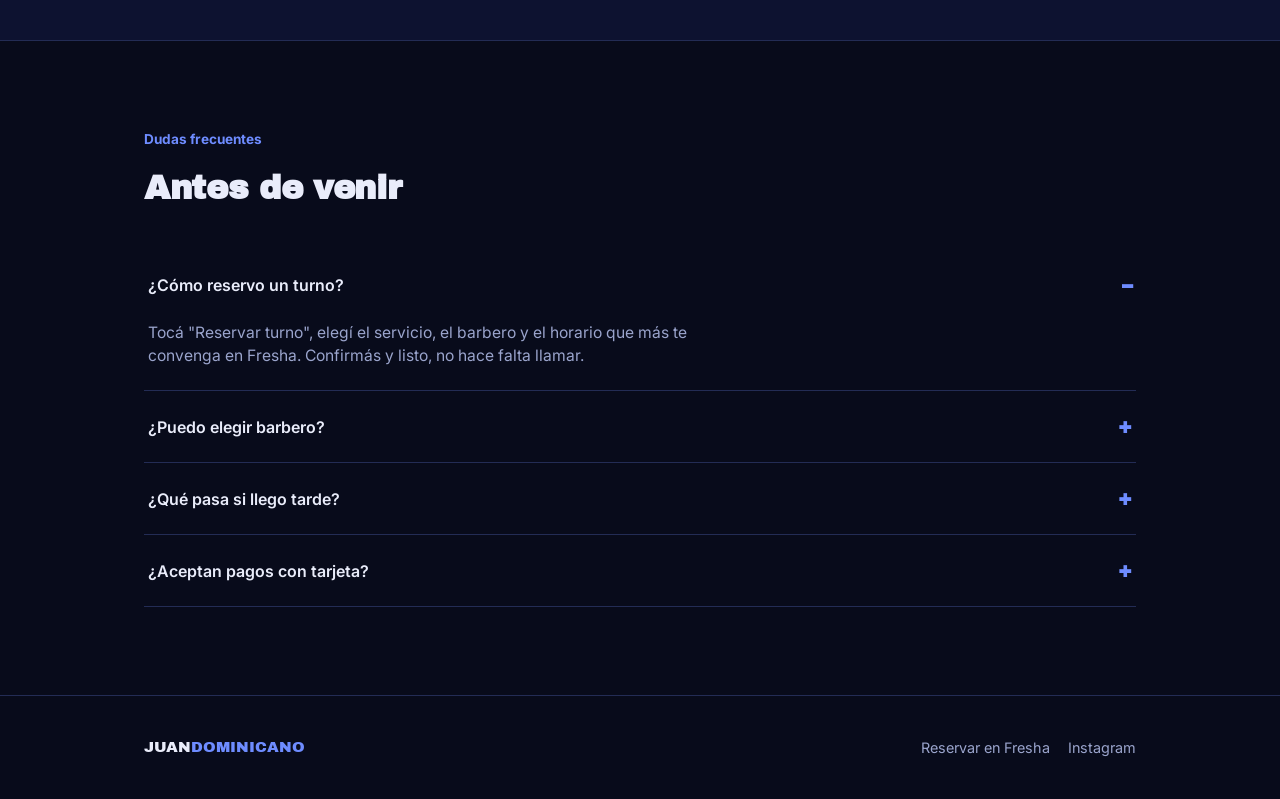
==== commit 86237a87: "update info en body" ====
--- a/index.html
+++ b/index.html
@@ -1,447 +1,326 @@
 <!DOCTYPE html>
 <html lang="es">
+
 <head>
-<meta charset="UTF-8">
-<meta name="viewport" content="width=device-width, initial-scale=1, viewport-fit=cover">
-<title>Juandominicano — Barbería en Dock Sud</title>
-<link rel="preconnect" href="https://fonts.googleapis.com">
-<link rel="preconnect" href="https://fonts.gstatic.com" crossorigin>
-<link href="https://fonts.googleapis.com/css2?family=Archivo+Black&family=Inter:wght@400;500;600;700&display=swap" rel="stylesheet">
-<style>
-  :root{
-    --ink:#E9ECFA;
-    --ink-dim:#9AA4CC;
-    --bg:#080B1B;
-    --bg-2:#0D1230;
-    --line:#232C55;
-    --blue:#6E8CFF;
-    --gold:#D9A441;
-    color-scheme: dark;
-    box-sizing:border-box;
-    padding-top: env(safe-area-inset-top, 0px);
-    padding-bottom: env(safe-area-inset-bottom, 0px);
-  }
-  *{box-sizing:border-box;}
-  html{scroll-padding-top: env(safe-area-inset-top, 0px); scroll-behavior:smooth;}
-  html,body{height:100%;}
-  body{
-    margin:0; background:var(--bg); color:var(--ink);
-    font-family:'Inter',system-ui,sans-serif; line-height:1.5;
-    -webkit-font-smoothing:antialiased;
-  }
-  h1,h2,h3{font-family:'Archivo Black',system-ui,sans-serif; margin:0; letter-spacing:-0.01em;}
-  a{color:inherit;}
-  .wrap{max-width:1040px; margin:0 auto; padding:0 24px;}
-  section{padding:88px 0;}
-  @media (max-width:640px){ section{padding:56px 0;} }
-
-  /* fondo tipo galaxia: nebulosas suaves + estrellas, simple */
-  .galaxy{
-    position:relative;
-    background:
-      radial-gradient(ellipse 60% 45% at 15% 0%, rgba(110,140,255,.20), transparent 60%),
-      radial-gradient(ellipse 50% 40% at 90% 20%, rgba(139,108,255,.16), transparent 60%),
-      var(--bg);
-  }
-  .stars{position:absolute; inset:0; pointer-events:none;}
-  .stars::before, .stars::after{
-    content:""; position:absolute; inset:0;
-    background-image:
-      radial-gradient(1.5px 1.5px at 10% 20%, #fff, transparent),
-      radial-gradient(1.5px 1.5px at 80% 10%, #fff, transparent),
-      radial-gradient(1px 1px at 60% 40%, #fff, transparent),
-      radial-gradient(1.5px 1.5px at 30% 70%, #fff, transparent),
-      radial-gradient(1px 1px at 90% 65%, #fff, transparent),
-      radial-gradient(1.5px 1.5px at 50% 85%, #fff, transparent),
-      radial-gradient(1px 1px at 20% 45%, #fff, transparent),
-      radial-gradient(1px 1px at 75% 90%, #fff, transparent);
-    opacity:.5;
-  }
-  .stars::after{background-position:12px 18px; opacity:.3;}
-
-  header.nav{
-    position:sticky; top:0; z-index:20;
-    background:rgba(8,11,27,.86); backdrop-filter: blur(10px);
-    border-bottom:1px solid var(--line);
-    padding-top: env(safe-area-inset-top, 0px);
-  }
-  .nav .wrap{display:flex; align-items:center; justify-content:space-between; padding-top:16px; padding-bottom:16px;}
-  .brand{font-family:'Archivo Black'; font-size:1.05rem;}
-  .brand span{color:var(--blue);}
-  nav.links{display:flex; gap:28px; font-size:.92rem; font-weight:600;}
-  nav.links a{text-decoration:none; color:var(--ink-dim); transition:color .15s;}
-  nav.links a:hover{color:var(--ink);}
-  .btn{
-    display:inline-block; background:var(--blue); color:#080B1B; font-weight:700;
-    padding:12px 22px; border-radius:2px; text-decoration:none; font-size:.92rem;
-    border:1px solid var(--blue);
-  }
-  .btn.ghost{background:transparent; color:var(--ink); border:1px solid var(--line);}
-  @media (max-width:640px){ nav.links{display:none;} }
-
-  .hero{padding:96px 0 72px; position:relative; overflow:hidden;}
-  .hero .wrap{position:relative; z-index:1;}
-  .rating-line{
-    display:flex; align-items:center; gap:10px; margin-bottom:26px;
-    font-size:.95rem; color:var(--ink-dim);
-  }
-  .rating-line b{color:var(--gold); font-family:'Archivo Black'; font-size:1.1rem;}
-  .hero h1{
-    font-size:clamp(2.6rem,7vw,4.6rem); line-height:.98; max-width:12ch;
-  }
-  .hero p.lead{max-width:46ch; color:var(--ink-dim); font-size:1.15rem; margin-top:22px;}
-  .hero .ctas{display:flex; gap:14px; margin-top:36px; flex-wrap:wrap;}
-
-  .stat-row{
-    display:grid; grid-template-columns:repeat(4,1fr); gap:1px;
-    background:var(--line); border:1px solid var(--line); margin-top:64px;
-  }
-  .stat{background:var(--bg-2); padding:26px 20px;}
-  .stat b{display:block; font-family:'Archivo Black'; font-size:1.9rem; color:var(--blue);}
-  .stat span{color:var(--ink-dim); font-size:.85rem;}
-  @media (max-width:640px){ .stat-row{grid-template-columns:repeat(2,1fr);} }
-
-  .about{border-top:1px solid var(--line);}
-  .about .grid{display:grid; grid-template-columns:1fr 1fr; gap:56px; align-items:start;}
-  .kicker{color:var(--blue); font-weight:700; font-size:.85rem; margin-bottom:14px;}
-  .about h2{font-size:2.1rem; max-width:12ch;}
-  .about p{color:var(--ink-dim); font-size:1.05rem; margin-top:18px; max-width:52ch;}
-  @media (max-width:760px){ .about .grid{grid-template-columns:1fr;} }
-
-  .team-mini{display:flex; gap:14px; margin-top:28px; flex-wrap:wrap;}
-  .avatar{
-    width:52px;height:52px;border-radius:50%;
-    background:linear-gradient(135deg,var(--blue),#4A3FA0);
-    display:flex;align-items:center;justify-content:center;
-    font-family:'Archivo Black'; font-size:1rem; color:#080B1B; border:2px solid var(--line);
-  }
-  .team-mini .who{display:flex; align-items:center; gap:10px; color:var(--ink-dim); font-size:.9rem;}
-
-  .services{border-top:1px solid var(--line); background:var(--bg-2);}
-  .services h2{font-size:2.1rem;}
-  .services .sub{color:var(--ink-dim); margin-top:10px; max-width:48ch;}
-  .cat{margin-top:48px;}
-  .cat h3{font-size:1rem; color:var(--blue); text-transform:none; margin-bottom:2px;}
-  .svc-list{border-top:1px solid var(--line); margin-top:14px;}
-  .svc{
-    display:flex; justify-content:space-between; gap:20px; align-items:baseline;
-    padding:16px 0; border-bottom:1px solid var(--line);
-  }
-  .svc .name{font-weight:600; font-size:1.02rem;}
-  .svc .dur{color:var(--ink-dim); font-size:.85rem; margin-top:2px;}
-  .svc .price{font-family:'Archivo Black'; color:var(--gold); white-space:nowrap; font-size:1rem;}
-
-  .reviews{border-top:1px solid var(--line);}
-  .reviews .wrap{display:grid; grid-template-columns:1.1fr 1fr; gap:56px; align-items:center;}
-  .review-card{background:var(--bg-2); border:1px solid var(--line); padding:24px; margin-bottom:14px;}
-  .review-card .stars-txt{color:var(--gold); font-size:.85rem; margin-bottom:8px;}
-  .review-card p{margin:0; color:var(--ink); font-size:.98rem;}
-  .review-card .who{margin-top:10px; color:var(--ink-dim); font-size:.85rem;}
-  .reviews h2{font-size:2.1rem;}
-  @media (max-width:760px){ .reviews .wrap{grid-template-columns:1fr;} }
-
-  .visit{border-top:1px solid var(--line); background:var(--bg-2);}
-  .visit .grid{display:grid; grid-template-columns:1fr 1fr; gap:56px;}
-  .visit h2{font-size:2.1rem;}
-  .hours{margin-top:22px; border-top:1px solid var(--line);}
-  .hours .row{display:flex; justify-content:space-between; padding:9px 0; border-bottom:1px solid var(--line); font-size:.95rem; color:var(--ink-dim);}
-  .hours .row b{color:var(--ink); font-weight:600;}
-  .addr{margin-top:22px; color:var(--ink-dim); font-size:1rem; line-height:1.7;}
-  .addr b{display:block; color:var(--ink); font-family:'Archivo Black'; font-size:1.1rem; margin-bottom:4px;}
-  @media (max-width:760px){ .visit .grid{grid-template-columns:1fr;} }
-
-  /* POR QUÉ ELEGIRNOS */
-  .why{border-top:1px solid var(--line);}
-  .why-grid{display:grid; grid-template-columns:repeat(4,1fr); gap:1px; background:var(--line); border:1px solid var(--line); margin-top:40px;}
-  .why-card{background:var(--bg-2); padding:28px 22px;}
-  .why-card svg{width:30px; height:30px; margin-bottom:14px;}
-  .why-card h4{font-family:'Archivo Black'; font-size:.98rem; margin-bottom:8px;}
-  .why-card p{color:var(--ink-dim); font-size:.88rem; margin:0;}
-  @media (max-width:760px){ .why-grid{grid-template-columns:repeat(2,1fr);} }
-
-  /* EQUIPO DETALLADO */
-  .team{border-top:1px solid var(--line); background:var(--bg-2);}
-  .team h2{font-size:2.1rem;}
-  .team .sub{color:var(--ink-dim); margin-top:10px; max-width:48ch;}
-  .team-grid{display:grid; grid-template-columns:repeat(4,1fr); gap:14px; margin-top:40px;}
-  .team-card{
-    border:1px solid var(--line); background:var(--bg);
-    padding:22px 18px; transition:border-color .15s, transform .15s;
-  }
-  .team-card:hover{border-color:var(--blue); transform:translateY(-3px);}
-  .team-card .avatar{width:52px; height:52px; margin-bottom:16px;}
-  .team-card h4{font-family:'Archivo Black'; font-size:1rem; margin-bottom:6px;}
-  .team-card .tag{
-    display:inline-block; color:var(--blue); font-size:.75rem; font-weight:700;
-    border:1px solid var(--line); border-radius:20px; padding:3px 10px; margin-bottom:12px;
-  }
-  .team-card p{color:var(--ink-dim); font-size:.86rem; margin:0 0 16px;}
-  .team-card a{color:var(--gold); font-size:.85rem; font-weight:600; text-decoration:none;}
-  .team-card a:hover{text-decoration:underline;}
-  @media (max-width:760px){ .team-grid{grid-template-columns:repeat(2,1fr);} }
-
-  .team-unified{
-    border:1px solid var(--line); background:var(--bg); margin-top:40px;
-    padding:44px 36px; text-align:center;
-  }
-  .avatar-row{display:flex; justify-content:center; gap:18px; flex-wrap:wrap; margin-bottom:28px;}
-  .avatar-row .who{display:flex; flex-direction:column; align-items:center; gap:10px;}
-  .avatar-row .avatar{width:56px; height:56px;}
-  .avatar-row span{font-size:.85rem; color:var(--ink-dim); font-weight:600;}
-  .team-unified p.statement{max-width:56ch; margin:0 auto 28px; color:var(--ink-dim); font-size:1.02rem;}
-
-  /* FAQ */
-  .faq{border-top:1px solid var(--line);}
-  .faq h2{font-size:2.1rem; margin-bottom:36px;}
-  .faq-item{border-bottom:1px solid var(--line);}
-  .faq-item summary{
-    padding:20px 4px; cursor:pointer; font-weight:600; font-size:1rem;
-    list-style:none; display:flex; justify-content:space-between; align-items:center; gap:20px;
-  }
-  .faq-item summary::-webkit-details-marker{display:none;}
-  .faq-item summary::after{content:"+"; font-family:'Archivo Black'; color:var(--blue); font-size:1.3rem; flex-shrink:0;}
-  .faq-item[open] summary::after{content:"–";}
-  .faq-item p{color:var(--ink-dim); padding:0 4px 22px; margin:0; max-width:62ch; font-size:.98rem;}
-
-  /* BARRA STICKY MOBILE */
-  .mobile-cta{
-    display:none; position:fixed; left:0; right:0; bottom:0; z-index:30;
-    background:rgba(8,11,27,.94); backdrop-filter:blur(10px); border-top:1px solid var(--line);
-    padding:12px 20px calc(12px + env(safe-area-inset-bottom, 0px));
-  }
-  .mobile-cta a{display:block; text-align:center;}
-  @media (max-width:700px){ .mobile-cta{display:block;} body{padding-bottom:64px;} }
-
-  footer{border-top:1px solid var(--line); padding:40px 0; padding-bottom: calc(40px + env(safe-area-inset-bottom, 0px));}
-  footer .wrap{display:flex; justify-content:space-between; align-items:center; flex-wrap:wrap; gap:16px;}
-  footer .brand{font-size:.95rem;}
-  footer .social{display:flex; gap:18px; font-size:.9rem; color:var(--ink-dim);}
-  footer .social a{text-decoration:none;}
-  footer .social a:hover{color:var(--blue);}
-</style>
+  <meta charset="UTF-8">
+  <meta name="viewport" content="width=device-width, initial-scale=1, viewport-fit=cover">
+  <title>Juandominicano — Barbería en Dock Sud</title>
+  <link rel="preconnect" href="https://fonts.googleapis.com">
+  <link rel="preconnect" href="https://fonts.gstatic.com" crossorigin>
+  <link href="https://fonts.googleapis.com/css2?family=Archivo+Black&family=Inter:wght@400;500;600;700&display=swap"
+    rel="stylesheet">
+  <link rel="icon" type="image/svg+xml"
+    href="data:image/svg+xml,%3Csvg xmlns='http://www.w3.org/2000/svg' viewBox='0 0 64 64'%3E%3Crect width='64' height='64' rx='14' fill='%23080B1B'/%3E%3Ctext x='32' y='31' text-anchor='middle' font-family='Arial Black,Arial,sans-serif' font-weight='900' font-size='24' fill='%236E8CFF'%3EJ%3C/text%3E%3Ctext x='32' y='53' text-anchor='middle' font-family='Arial Black,Arial,sans-serif' font-weight='900' font-size='24' fill='%23D9A441'%3ED%3C/text%3E%3C/svg%3E">
+  <link rel="preconnect" href="https://fonts.googleapis.com">
+  <link rel="stylesheet" href="styles.css">
 </head>
+
 <body>
 
-<header class="nav">
-  <div class="wrap">
-    <div class="brand">JUAN<span>DOMINICANO</span></div>
-    <nav class="links">
-      <a href="#servicios">Servicios</a>
-      <a href="#equipo">Equipo</a>
-      <a href="#faq">Dudas</a>
-      <a href="#reseñas">Reseñas</a>
-      <a href="#visitanos">Visitanos</a>
-    </nav>
-    <a class="btn" href="https://www.fresha.com/es/a/juandominicano-dock-sud-cni-25-de-mayo-1078-tidsn6mk/all-offer?menu=true&pId=592402" target="_blank" rel="noopener">Reservar turno</a>
+  <header class="nav">
+    <div class="wrap">
+      <div class="brand">JUAN<span>DOMINICANO</span></div>
+      <nav class="links">
+        <a href="#servicios">Servicios</a>
+        <a href="#equipo">Equipo</a>
+        <a href="#faq">Dudas</a>
+        <a href="#reseñas">Reseñas</a>
+        <a href="#visitanos">Visitanos</a>
+      </nav>
+      <a class="btn"
+        href="https://www.fresha.com/es/a/juandominicano-dock-sud-cni-25-de-mayo-1078-tidsn6mk/all-offer?menu=true&pId=592402"
+        target="_blank" rel="noopener">Reservar turno</a>
+    </div>
+  </header>
+
+  <section class="hero galaxy">
+    <div class="stars"></div>
+    <div class="wrap">
+      <div class="rating-line"><b>5.0 ★</b> — 579 reseñas en Fresha</div>
+      <h1>Donde los detalles importan</h1>
+      <p class="lead">Tu imagen también habla por vos Un equipo con más de 6.000 turnos hechos y un solo objetivo:
+        que salgas mejor de lo que entraste.</p>
+      <div class="ctas">
+        <a class="btn"
+          href="https://www.fresha.com/es/a/juandominicano-dock-sud-cni-25-de-mayo-1078-tidsn6mk/all-offer?menu=true&pId=592402"
+          target="_blank" rel="noopener">Reservar turno</a>
+        <a class="btn ghost" href="#visitanos">Cómo llegar</a>
+      </div>
+
+      <div class="stat-row">
+        <div class="stat"><b>5.0</b><span>rating promedio</span></div>
+        <div class="stat"><b>579</b><span>reseñas</span></div>
+        <div class="stat"><b>6.000+</b><span>turnos realizados</span></div>
+        <div class="stat"><b>4</b><span>barberos en el equipo</span></div>
+      </div>
+    </div>
+  </section>
+
+  <section class="why">
+    <div class="wrap">
+      <div class="kicker">Por qué elegirnos</div>
+      <h2 style="font-size:2.1rem; max-width:14ch;">Lo que nos distingue en Dock Sud</h2>
+      <div class="why-grid">
+        <div class="why-card">
+          <svg viewBox="0 0 24 24" fill="none" stroke="#6E8CFF" stroke-width="1.6">
+            <path d="M12 2l2.6 5.9L21 9l-4.5 4.4L17.6 20 12 16.8 6.4 20l1.1-6.6L3 9l6.4-1.1z" />
+          </svg>
+          <h4>5.0 de rating</h4>
+          <p>579 reseñas verificadas en Fresha, sin promedios inflados.</p>
+        </div>
+        <div class="why-card">
+          <svg viewBox="0 0 24 24" fill="none" stroke="#6E8CFF" stroke-width="1.6">
+            <circle cx="12" cy="8" r="4" />
+            <path d="M4 21c0-4.4 3.6-7 8-7s8 2.6 8 7" />
+          </svg>
+          <h4>Equipo estable</h4>
+          <p>Los mismos 4 barberos, así siempre sabés quién te va a atender.</p>
+        </div>
+        <div class="why-card">
+          <svg viewBox="0 0 24 24" fill="none" stroke="#6E8CFF" stroke-width="1.6">
+            <rect x="3" y="4" width="18" height="17" rx="2" />
+            <path d="M3 9h18M8 2v4M16 2v4" />
+          </svg>
+          <h4>Turnos online</h4>
+          <p>Reservá en segundos desde Fresha, sin llamadas ni esperas.</p>
+        </div>
+        <div class="why-card">
+          <svg viewBox="0 0 24 24" fill="none" stroke="#6E8CFF" stroke-width="1.6">
+            <path
+              d="M12 21s-7-4.4-9.5-9C1 8.5 3 5 6.5 5c2 0 3.3 1 3.5 2.5C10.2 6 11.5 5 13.5 5 17 5 19 8.5 17.5 12 15 16.6 8 21 12 21z" />
+          </svg>
+          <h4>Fidelidad real</h4>
+          <p>Más de 6.000 turnos hechos, muchos clientes vienen cada 2 semanas.</p>
+        </div>
+      </div>
+    </div>
+  </section>
+
+  <section class="about" id="nosotros">
+    <div class="wrap grid">
+      <div>
+        <div class="kicker">Sobre la barbería</div>
+        <h2>Eleva tu imagen al máximo</h2>
+      </div>
+      <div>
+        <p>Ofrecemos servicios de corte, color y belleza en un ambiente reconfortante y amigable, para que vivas la
+          experiencia del salón al máximo. Nuestra profesionalidad y experiencia nos avalan.</p>
+      </div>
+    </div>
+  </section>
+
+  <section class="team" id="equipo">
+    <div class="wrap">
+      <div class="kicker">El equipo</div>
+      <h2>Conocé a tu barbero</h2>
+      <p class="sub">Corte, barba, afeitado y color: los cuatro manejan el menú completo con el mismo estándar.</p>
+      <div class="team-unified">
+        <div class="avatar-row">
+          <div class="who">
+            <div class="avatar">D</div><span>Diego</span>
+          </div>
+          <div class="who">
+            <div class="avatar">M</div><span>Martín</span>
+          </div>
+          <div class="who">
+            <div class="avatar">JP</div><span>Juampi</span>
+          </div>
+          <div class="who">
+            <div class="avatar">JD</div><span>Juando</span>
+          </div>
+        </div>
+        <p class="statement">Detrás de las 579 reseñas y los más de 6.000 turnos está este equipo de cuatro. No hace
+          falta elegir "al mejor" — cualquiera te va a dejar bien. Reservá según el horario que te quede cómodo.</p>
+        <a class="btn"
+          href="https://www.fresha.com/es/a/juandominicano-dock-sud-cni-25-de-mayo-1078-tidsn6mk/all-offer?menu=true&pId=592402"
+          target="_blank" rel="noopener">Reservar turno</a>
+      </div>
+    </div>
+  </section>
+
+  <section class="services" id="servicios">
+    <div class="wrap">
+      <div class="kicker">Precios</div>
+      <h2>Servicios</h2>
+      <p class="sub">Corte, plus, facial y colorimetría. Estos son algunos de nuestros valores de referencia.</p>
+
+      <div class="cat">
+        <h3>Corte</h3>
+        <div class="svc-list">
+          <div class="svc">
+            <div>
+              <div class="name">Corte Premium</div>
+              <div class="dur">1 h 10 min</div>
+            </div>
+            <div class="price">ARS 20.000</div>
+          </div>
+          <div class="svc">
+            <div>
+              <div class="name">Corte Standard</div>
+              <div class="dur">50 min – 1 h 20 min</div>
+            </div>
+            <div class="price">ARS 15.000</div>
+          </div>
+          <div class="svc">
+            <div>
+              <div class="name">Lavado</div>
+              <div class="dur">10 min</div>
+            </div>
+            <div class="price">ARS 3.000</div>
+          </div>
+        </div>
+      </div>
+
+      <div class="cat">
+        <h3>Plus</h3>
+        <div class="svc-list">
+          <div class="svc">
+            <div>
+              <div class="name">Afeitado tradicional</div>
+              <div class="dur">10 min</div>
+            </div>
+            <div class="price">ARS 5.000</div>
+          </div>
+          <div class="svc">
+            <div>
+              <div class="name">Baño de crema</div>
+              <div class="dur">10 min</div>
+            </div>
+            <div class="price">ARS 4.000</div>
+          </div>
+        </div>
+      </div>
+
+      <div class="cat">
+        <h3>Colorimetría</h3>
+        <div class="svc-list">
+          <div class="svc">
+            <div>
+              <div class="name">Reflejos o Mechas</div>
+              <div class="dur">1 h 20 min</div>
+            </div>
+            <div class="price">desde ARS 58.000</div>
+          </div>
+          <div class="svc">
+            <div>
+              <div class="name">Global Extra Claro</div>
+              <div class="dur">1 h 20 min</div>
+            </div>
+            <div class="price">desde ARS 65.000</div>
+          </div>
+        </div>
+      </div>
+
+      <div style="margin-top:36px;">
+        <a class="btn"
+          href="https://www.fresha.com/es/a/juandominicano-dock-sud-cni-25-de-mayo-1078-tidsn6mk/all-offer?menu=true&pId=592402"
+          target="_blank" rel="noopener">Consultar disponibilidad</a>
+      </div>
+    </div>
+  </section>
+
+  <section class="reviews" id="reseñas">
+    <div class="wrap">
+      <div>
+        <div class="kicker">Lo que dicen</div>
+        <h2>579 reseñas, 5.0 de rating</h2>
+        <p style="color:var(--ink-dim); margin-top:14px; max-width:44ch;">Los cortes premium y el afeitado tradicional
+          son los más valorados. Los clientes destacan la atención al detalle y un ambiente donde todos se sienten
+          bienvenidos.</p>
+      </div>
+      <div>
+        <div class="review-card">
+          <div class="stars-txt">★★★★★</div>
+          <p>Excelente todos los chicos.</p>
+          <div class="who">El russito R. — Corte Standard con Martín</div>
+        </div>
+        <div class="review-card">
+          <div class="stars-txt">★★★★★</div>
+          <p>Son un 10 los chicos. Excelente servicio.</p>
+          <div class="who">Aly T. — Corte Standard con Diego</div>
+        </div>
+        <div class="review-card">
+          <div class="stars-txt">★★★★★</div>
+          <p>La atención fue excelente, muy buen barbero. Lo recomiendo.</p>
+          <div class="who">Brandon L. — Corte Standard con Martín</div>
+        </div>
+      </div>
+    </div>
+  </section>
+
+  <section class="visit" id="visitanos">
+    <div class="wrap grid">
+      <div>
+        <div class="kicker">Horarios</div>
+        <h2>Te esperamos</h2>
+        <div class="hours">
+          <div class="row"><span>Lunes a sábado</span><b>10:00 – 20:00</b></div>
+          <div class="row"><span>Domingo</span><b>Cerrado</b></div>
+        </div>
+      </div>
+      <div>
+        <div class="kicker">Ubicación</div>
+        <div class="addr">
+          <b>Juandominicano</b>
+          CNI, 25 de Mayo 1078, Dock Sud<br>
+          Provincia de Buenos Aires
+        </div>
+        <div class="ctas" style="margin-top:24px;">
+          <a class="btn"
+            href="https://maps.google.com/?daddr=CNI%2C%2025%20de%20Mayo%201078%2C%20Dock%20Sud%2C%20B1871%2C%20Provincia%20de%20Buenos%20Aires"
+            target="_blank" rel="noopener">Cómo llegar</a>
+          <a class="btn ghost" href="https://www.instagram.com/juandominicano" target="_blank"
+            rel="noopener">Instagram</a>
+        </div>
+      </div>
+    </div>
+  </section>
+
+  <section class="faq" id="faq">
+    <div class="wrap">
+      <div class="kicker">Dudas frecuentes</div>
+      <h2>Antes de venir</h2>
+      <div>
+        <details class="faq-item" open>
+          <summary>¿Cómo reservo un turno?</summary>
+          <p>Tocá "Reservar turno", elegí el servicio, el barbero y el horario que más te convenga en Fresha. Confirmás
+            y listo, no hace falta llamar.</p>
+        </details>
+        <details class="faq-item">
+          <summary>¿Puedo elegir barbero?</summary>
+          <p>Sí, en el sistema de reservas podés seleccionar entre Diego, Martín, Juampi o Juando según disponibilidad.
+          </p>
+        </details>
+        <details class="faq-item">
+          <summary>¿Qué pasa si llego tarde?</summary>
+          <p>Tenés 10 minutos de tolerancia. Pasado ese tiempo, puede que tengamos que reprogramar tu turno para no
+            atrasar al resto.</p>
+        </details>
+        <details class="faq-item">
+          <summary>¿Aceptan pagos con tarjeta?</summary>
+          <p>Sí, aceptamos efectivo, tarjeta y transferencia.</p>
+        </details>
+      </div>
+    </div>
+  </section>
+
+  <footer>
+    <div class="wrap">
+      <div class="brand">JUAN<span style="color:var(--blue);">DOMINICANO</span></div>
+      <div class="social">
+        <a href="https://www.fresha.com/es/a/juandominicano-dock-sud-cni-25-de-mayo-1078-tidsn6mk/all-offer?menu=true&pId=592402"
+          target="_blank" rel="noopener">Reservar en Fresha</a>
+        <a href="https://www.instagram.com/juandominicano" target="_blank" rel="noopener">Instagram</a>
+      </div>
+    </div>
+  </footer>
+
+  <div class="mobile-cta">
+    <a class="btn"
+      href="https://www.fresha.com/es/a/juandominicano-dock-sud-cni-25-de-mayo-1078-tidsn6mk/all-offer?menu=true&pId=592402"
+      target="_blank" rel="noopener">Reservar turno</a>
   </div>
-</header>
-
-<section class="hero galaxy">
-  <div class="stars"></div>
-  <div class="wrap">
-    <div class="rating-line"><b>5.0 ★</b> — 579 reseñas en Fresha</div>
-    <h1>Cortes de barbería con oficio dominicano</h1>
-    <p class="lead">Corte, color y afeitado en Dock Sud. Un equipo con más de 6.000 turnos hechos y un solo objetivo: que salgas mejor de lo que entraste.</p>
-    <div class="ctas">
-      <a class="btn" href="https://www.fresha.com/es/a/juandominicano-dock-sud-cni-25-de-mayo-1078-tidsn6mk/all-offer?menu=true&pId=592402" target="_blank" rel="noopener">Reservar turno</a>
-      <a class="btn ghost" href="#visitanos">Cómo llegar</a>
-    </div>
-
-    <div class="stat-row">
-      <div class="stat"><b>5.0</b><span>rating promedio</span></div>
-      <div class="stat"><b>579</b><span>reseñas</span></div>
-      <div class="stat"><b>6.000+</b><span>turnos realizados</span></div>
-      <div class="stat"><b>4</b><span>barberos en el equipo</span></div>
-    </div>
-  </div>
-</section>
-
-<section class="why">
-  <div class="wrap">
-    <div class="kicker">Por qué elegirnos</div>
-    <h2 style="font-size:2.1rem; max-width:14ch;">Lo que nos distingue en Dock Sud</h2>
-    <div class="why-grid">
-      <div class="why-card">
-        <svg viewBox="0 0 24 24" fill="none" stroke="#6E8CFF" stroke-width="1.6"><path d="M12 2l2.6 5.9L21 9l-4.5 4.4L17.6 20 12 16.8 6.4 20l1.1-6.6L3 9l6.4-1.1z"/></svg>
-        <h4>5.0 de rating</h4>
-        <p>579 reseñas verificadas en Fresha, sin promedios inflados.</p>
-      </div>
-      <div class="why-card">
-        <svg viewBox="0 0 24 24" fill="none" stroke="#6E8CFF" stroke-width="1.6"><circle cx="12" cy="8" r="4"/><path d="M4 21c0-4.4 3.6-7 8-7s8 2.6 8 7"/></svg>
-        <h4>Equipo estable</h4>
-        <p>Los mismos 4 barberos, así siempre sabés quién te va a atender.</p>
-      </div>
-      <div class="why-card">
-        <svg viewBox="0 0 24 24" fill="none" stroke="#6E8CFF" stroke-width="1.6"><rect x="3" y="4" width="18" height="17" rx="2"/><path d="M3 9h18M8 2v4M16 2v4"/></svg>
-        <h4>Turnos online</h4>
-        <p>Reservá en segundos desde Fresha, sin llamadas ni esperas.</p>
-      </div>
-      <div class="why-card">
-        <svg viewBox="0 0 24 24" fill="none" stroke="#6E8CFF" stroke-width="1.6"><path d="M12 21s-7-4.4-9.5-9C1 8.5 3 5 6.5 5c2 0 3.3 1 3.5 2.5C10.2 6 11.5 5 13.5 5 17 5 19 8.5 17.5 12 15 16.6 8 21 12 21z"/></svg>
-        <h4>Fidelidad real</h4>
-        <p>Más de 6.000 turnos hechos, muchos clientes vienen cada 2 semanas.</p>
-      </div>
-    </div>
-  </div>
-</section>
-
-<section class="about" id="nosotros">
-  <div class="wrap grid">
-    <div>
-      <div class="kicker">Sobre la barbería</div>
-      <h2>Eleva tu imagen al máximo</h2>
-    </div>
-    <div>
-      <p>Ofrecemos servicios de corte, color y belleza en un ambiente reconfortante y amigable, para que vivas la experiencia del salón al máximo. Nuestra profesionalidad y experiencia nos avalan.</p>
-    </div>
-  </div>
-</section>
-
-<section class="team" id="equipo">
-  <div class="wrap">
-    <div class="kicker">El equipo</div>
-    <h2>Conocé a tu barbero</h2>
-    <p class="sub">Corte, barba, afeitado y color: los cuatro manejan el menú completo con el mismo estándar.</p>
-    <div class="team-unified">
-      <div class="avatar-row">
-        <div class="who"><div class="avatar">D</div><span>Diego</span></div>
-        <div class="who"><div class="avatar">M</div><span>Martín</span></div>
-        <div class="who"><div class="avatar">JP</div><span>Juampi</span></div>
-        <div class="who"><div class="avatar">JD</div><span>Juando</span></div>
-      </div>
-      <p class="statement">Detrás de las 579 reseñas y los más de 6.000 turnos está este equipo de cuatro. No hace falta elegir "al mejor" — cualquiera te va a dejar bien. Reservá según el horario que te quede cómodo.</p>
-      <a class="btn" href="https://www.fresha.com/es/a/juandominicano-dock-sud-cni-25-de-mayo-1078-tidsn6mk/all-offer?menu=true&pId=592402" target="_blank" rel="noopener">Reservar turno</a>
-    </div>
-  </div>
-</section>
-
-<section class="services" id="servicios">
-  <div class="wrap">
-    <div class="kicker">Precios</div>
-    <h2>Servicios</h2>
-    <p class="sub">Corte, plus, facial y colorimetría. Estos son algunos de nuestros valores de referencia.</p>
-
-    <div class="cat">
-      <h3>Corte</h3>
-      <div class="svc-list">
-        <div class="svc"><div><div class="name">Corte Premium</div><div class="dur">1 h 10 min</div></div><div class="price">ARS 20.000</div></div>
-        <div class="svc"><div><div class="name">Corte Standard</div><div class="dur">50 min – 1 h 20 min</div></div><div class="price">ARS 15.000</div></div>
-        <div class="svc"><div><div class="name">Lavado</div><div class="dur">10 min</div></div><div class="price">ARS 3.000</div></div>
-      </div>
-    </div>
-
-    <div class="cat">
-      <h3>Plus</h3>
-      <div class="svc-list">
-        <div class="svc"><div><div class="name">Afeitado tradicional</div><div class="dur">10 min</div></div><div class="price">ARS 5.000</div></div>
-        <div class="svc"><div><div class="name">Baño de crema</div><div class="dur">10 min</div></div><div class="price">ARS 4.000</div></div>
-      </div>
-    </div>
-
-    <div class="cat">
-      <h3>Colorimetría</h3>
-      <div class="svc-list">
-        <div class="svc"><div><div class="name">Reflejos o Mechas</div><div class="dur">1 h 20 min</div></div><div class="price">desde ARS 58.000</div></div>
-        <div class="svc"><div><div class="name">Global Extra Claro</div><div class="dur">1 h 20 min</div></div><div class="price">desde ARS 65.000</div></div>
-      </div>
-    </div>
-
-    <div style="margin-top:36px;">
-      <a class="btn" href="https://www.fresha.com/es/a/juandominicano-dock-sud-cni-25-de-mayo-1078-tidsn6mk/all-offer?menu=true&pId=592402" target="_blank" rel="noopener">Consultar disponibilidad</a>
-    </div>
-  </div>
-</section>
-
-<section class="reviews" id="reseñas">
-  <div class="wrap">
-    <div>
-      <div class="kicker">Lo que dicen</div>
-      <h2>579 reseñas, 5.0 de rating</h2>
-      <p style="color:var(--ink-dim); margin-top:14px; max-width:44ch;">Los cortes premium y el afeitado tradicional son los más valorados. Los clientes destacan la atención al detalle y un ambiente donde todos se sienten bienvenidos.</p>
-    </div>
-    <div>
-      <div class="review-card">
-        <div class="stars-txt">★★★★★</div>
-        <p>Excelente todos los chicos.</p>
-        <div class="who">El russito R. — Corte Standard con Martín</div>
-      </div>
-      <div class="review-card">
-        <div class="stars-txt">★★★★★</div>
-        <p>Son un 10 los chicos. Excelente servicio.</p>
-        <div class="who">Aly T. — Corte Standard con Diego</div>
-      </div>
-      <div class="review-card">
-        <div class="stars-txt">★★★★★</div>
-        <p>La atención fue excelente, muy buen barbero. Lo recomiendo.</p>
-        <div class="who">Brandon L. — Corte Standard con Martín</div>
-      </div>
-    </div>
-  </div>
-</section>
-
-<section class="visit" id="visitanos">
-  <div class="wrap grid">
-    <div>
-      <div class="kicker">Horarios</div>
-      <h2>Te esperamos</h2>
-      <div class="hours">
-        <div class="row"><span>Lunes a sábado</span><b>10:00 – 20:00</b></div>
-        <div class="row"><span>Domingo</span><b>Cerrado</b></div>
-      </div>
-    </div>
-    <div>
-      <div class="kicker">Ubicación</div>
-      <div class="addr">
-        <b>Juandominicano</b>
-        CNI, 25 de Mayo 1078, Dock Sud<br>
-        Provincia de Buenos Aires
-      </div>
-      <div class="ctas" style="margin-top:24px;">
-        <a class="btn" href="https://maps.google.com/?daddr=CNI%2C%2025%20de%20Mayo%201078%2C%20Dock%20Sud%2C%20B1871%2C%20Provincia%20de%20Buenos%20Aires" target="_blank" rel="noopener">Cómo llegar</a>
-        <a class="btn ghost" href="https://www.instagram.com/juandominicano" target="_blank" rel="noopener">Instagram</a>
-      </div>
-    </div>
-  </div>
-</section>
-
-<section class="faq" id="faq">
-  <div class="wrap">
-    <div class="kicker">Dudas frecuentes</div>
-    <h2>Antes de venir</h2>
-    <div>
-      <details class="faq-item" open>
-        <summary>¿Cómo reservo un turno?</summary>
-        <p>Tocá "Reservar turno", elegí el servicio, el barbero y el horario que más te convenga en Fresha. Confirmás y listo, no hace falta llamar.</p>
-      </details>
-      <details class="faq-item">
-        <summary>¿Puedo elegir barbero?</summary>
-        <p>Sí, en el sistema de reservas podés seleccionar entre Diego, Martín, Juampi o Juando según disponibilidad.</p>
-      </details>
-      <details class="faq-item">
-        <summary>¿Qué pasa si llego tarde?</summary>
-        <p>Tenés 10 minutos de tolerancia. Pasado ese tiempo, puede que tengamos que reprogramar tu turno para no atrasar al resto.</p>
-      </details>
-      <details class="faq-item">
-        <summary>¿Aceptan pagos con tarjeta?</summary>
-        <p>Sí, aceptamos efectivo, tarjeta y transferencia.</p>
-      </details>
-    </div>
-  </div>
-</section>
-
-<footer>
-  <div class="wrap">
-    <div class="brand">JUAN<span style="color:var(--blue);">DOMINICANO</span></div>
-    <div class="social">
-      <a href="https://www.fresha.com/es/a/juandominicano-dock-sud-cni-25-de-mayo-1078-tidsn6mk/all-offer?menu=true&pId=592402" target="_blank" rel="noopener">Reservar en Fresha</a>
-      <a href="https://www.instagram.com/juandominicano" target="_blank" rel="noopener">Instagram</a>
-    </div>
-  </div>
-</footer>
-
-<div class="mobile-cta">
-  <a class="btn" href="https://www.fresha.com/es/a/juandominicano-dock-sud-cni-25-de-mayo-1078-tidsn6mk/all-offer?menu=true&pId=592402" target="_blank" rel="noopener">Reservar turno</a>
-</div>
 
 </body>
-</html>
+
+</html>
--- a/styles.css
+++ b/styles.css
@@ -0,0 +1,210 @@
+:root{
+  --ink:#E9ECFA;
+  --ink-dim:#9AA4CC;
+  --bg:#080B1B;
+  --bg-2:#0D1230;
+  --line:#232C55;
+  --blue:#6E8CFF;
+  --gold:#D9A441;
+  color-scheme: dark;
+  box-sizing:border-box;
+  padding-top: env(safe-area-inset-top, 0px);
+  padding-bottom: env(safe-area-inset-bottom, 0px);
+}
+*{box-sizing:border-box;}
+html{scroll-padding-top: env(safe-area-inset-top, 0px); scroll-behavior:smooth;}
+html,body{height:100%;}
+body{
+  margin:0; background:var(--bg); color:var(--ink);
+  font-family:'Inter',system-ui,sans-serif; line-height:1.5;
+  -webkit-font-smoothing:antialiased;
+}
+h1,h2,h3{font-family:'Archivo Black',system-ui,sans-serif; margin:0; letter-spacing:-0.01em;}
+a{color:inherit;}
+.wrap{max-width:1040px; margin:0 auto; padding:0 24px;}
+section{padding:88px 0;}
+@media (max-width:640px){ section{padding:56px 0;} }
+
+/* fondo tipo galaxia: nebulosas suaves + estrellas */
+.galaxy{
+  position:relative;
+  background:
+    radial-gradient(ellipse 60% 45% at 15% 0%, rgba(110,140,255,.20), transparent 60%),
+    radial-gradient(ellipse 50% 40% at 90% 20%, rgba(139,108,255,.16), transparent 60%),
+    var(--bg);
+}
+.stars{position:absolute; inset:0; pointer-events:none;}
+.stars::before, .stars::after{
+  content:""; position:absolute; inset:0;
+  background-image:
+    radial-gradient(1.5px 1.5px at 10% 20%, #fff, transparent),
+    radial-gradient(1.5px 1.5px at 80% 10%, #fff, transparent),
+    radial-gradient(1px 1px at 60% 40%, #fff, transparent),
+    radial-gradient(1.5px 1.5px at 30% 70%, #fff, transparent),
+    radial-gradient(1px 1px at 90% 65%, #fff, transparent),
+    radial-gradient(1.5px 1.5px at 50% 85%, #fff, transparent),
+    radial-gradient(1px 1px at 20% 45%, #fff, transparent),
+    radial-gradient(1px 1px at 75% 90%, #fff, transparent);
+  opacity:.5;
+}
+.stars::after{background-position:12px 18px; opacity:.3;}
+
+header.nav{
+  position:sticky; top:0; z-index:20;
+  background:rgba(8,11,27,.86); backdrop-filter: blur(10px);
+  border-bottom:1px solid var(--line);
+  padding-top: env(safe-area-inset-top, 0px);
+}
+.nav .wrap{display:flex; align-items:center; justify-content:space-between; padding-top:16px; padding-bottom:16px;}
+.brand{font-family:'Archivo Black'; font-size:1.05rem;}
+.brand span{color:var(--blue);}
+nav.links{display:flex; gap:28px; font-size:.92rem; font-weight:600;}
+nav.links a{text-decoration:none; color:var(--ink-dim); transition:color .15s;}
+nav.links a:hover{color:var(--ink);}
+.btn{
+  display:inline-block; background:var(--blue); color:#080B1B; font-weight:700;
+  padding:12px 22px; border-radius:2px; text-decoration:none; font-size:.92rem;
+  border:1px solid var(--blue);
+}
+.btn.ghost{background:transparent; color:var(--ink); border:1px solid var(--line);}
+@media (max-width:640px){ nav.links{display:none;} }
+
+.hero{padding:96px 0 72px; position:relative; overflow:hidden;}
+.hero .wrap{position:relative; z-index:1;}
+.rating-line{
+  display:flex; align-items:center; gap:10px; margin-bottom:26px;
+  font-size:.95rem; color:var(--ink-dim);
+}
+.rating-line b{color:var(--gold); font-family:'Archivo Black'; font-size:1.1rem;}
+.hero h1{
+  font-size:clamp(2.6rem,7vw,4.6rem); line-height:.98; max-width:12ch;
+}
+.hero p.lead{max-width:46ch; color:var(--ink-dim); font-size:1.15rem; margin-top:22px;}
+.hero .ctas{display:flex; gap:14px; margin-top:36px; flex-wrap:wrap;}
+
+.stat-row{
+  display:grid; grid-template-columns:repeat(4,1fr); gap:1px;
+  background:var(--line); border:1px solid var(--line); margin-top:64px;
+}
+.stat{background:var(--bg-2); padding:26px 20px;}
+.stat b{display:block; font-family:'Archivo Black'; font-size:1.9rem; color:var(--blue);}
+.stat span{color:var(--ink-dim); font-size:.85rem;}
+@media (max-width:640px){ .stat-row{grid-template-columns:repeat(2,1fr);} }
+
+.about{border-top:1px solid var(--line);}
+.about .grid{display:grid; grid-template-columns:1fr 1fr; gap:56px; align-items:start;}
+.kicker{color:var(--blue); font-weight:700; font-size:.85rem; margin-bottom:14px;}
+.about h2{font-size:2.1rem; max-width:12ch;}
+.about p{color:var(--ink-dim); font-size:1.05rem; margin-top:18px; max-width:52ch;}
+@media (max-width:760px){ .about .grid{grid-template-columns:1fr;} }
+
+.team-mini{display:flex; gap:14px; margin-top:28px; flex-wrap:wrap;}
+.avatar{
+  width:52px;height:52px;border-radius:50%;
+  background:linear-gradient(135deg,var(--blue),#4A3FA0);
+  display:flex;align-items:center;justify-content:center;
+  font-family:'Archivo Black'; font-size:1rem; color:#080B1B; border:2px solid var(--line);
+}
+.team-mini .who{display:flex; align-items:center; gap:10px; color:var(--ink-dim); font-size:.9rem;}
+
+.services{border-top:1px solid var(--line); background:var(--bg-2);}
+.services h2{font-size:2.1rem;}
+.services .sub{color:var(--ink-dim); margin-top:10px; max-width:48ch;}
+.cat{margin-top:48px;}
+.cat h3{font-size:1rem; color:var(--blue); text-transform:none; margin-bottom:2px;}
+.svc-list{border-top:1px solid var(--line); margin-top:14px;}
+.svc{
+  display:flex; justify-content:space-between; gap:20px; align-items:baseline;
+  padding:16px 0; border-bottom:1px solid var(--line);
+}
+.svc .name{font-weight:600; font-size:1.02rem;}
+.svc .dur{color:var(--ink-dim); font-size:.85rem; margin-top:2px;}
+.svc .price{font-family:'Archivo Black'; color:var(--gold); white-space:nowrap; font-size:1rem;}
+
+.reviews{border-top:1px solid var(--line);}
+.reviews .wrap{display:grid; grid-template-columns:1.1fr 1fr; gap:56px; align-items:center;}
+.review-card{background:var(--bg-2); border:1px solid var(--line); padding:24px; margin-bottom:14px;}
+.review-card .stars-txt{color:var(--gold); font-size:.85rem; margin-bottom:8px;}
+.review-card p{margin:0; color:var(--ink); font-size:.98rem;}
+.review-card .who{margin-top:10px; color:var(--ink-dim); font-size:.85rem;}
+.reviews h2{font-size:2.1rem;}
+@media (max-width:760px){ .reviews .wrap{grid-template-columns:1fr;} }
+
+.visit{border-top:1px solid var(--line); background:var(--bg-2);}
+.visit .grid{display:grid; grid-template-columns:1fr 1fr; gap:56px;}
+.visit h2{font-size:2.1rem;}
+.hours{margin-top:22px; border-top:1px solid var(--line);}
+.hours .row{display:flex; justify-content:space-between; padding:9px 0; border-bottom:1px solid var(--line); font-size:.95rem; color:var(--ink-dim);}
+.hours .row b{color:var(--ink); font-weight:600;}
+.addr{margin-top:22px; color:var(--ink-dim); font-size:1rem; line-height:1.7;}
+.addr b{display:block; color:var(--ink); font-family:'Archivo Black'; font-size:1.1rem; margin-bottom:4px;}
+@media (max-width:760px){ .visit .grid{grid-template-columns:1fr;} }
+
+/* POR QUÉ ELEGIRNOS */
+.why{border-top:1px solid var(--line);}
+.why-grid{display:grid; grid-template-columns:repeat(4,1fr); gap:1px; background:var(--line); border:1px solid var(--line); margin-top:40px;}
+.why-card{background:var(--bg-2); padding:28px 22px;}
+.why-card svg{width:30px; height:30px; margin-bottom:14px;}
+.why-card h4{font-family:'Archivo Black'; font-size:.98rem; margin-bottom:8px;}
+.why-card p{color:var(--ink-dim); font-size:.88rem; margin:0;}
+@media (max-width:760px){ .why-grid{grid-template-columns:repeat(2,1fr);} }
+
+/* EQUIPO DETALLADO */
+.team{border-top:1px solid var(--line); background:var(--bg-2);}
+.team h2{font-size:2.1rem;}
+.team .sub{color:var(--ink-dim); margin-top:10px; max-width:48ch;}
+.team-grid{display:grid; grid-template-columns:repeat(4,1fr); gap:14px; margin-top:40px;}
+.team-card{
+  border:1px solid var(--line); background:var(--bg);
+  padding:22px 18px; transition:border-color .15s, transform .15s;
+}
+.team-card:hover{border-color:var(--blue); transform:translateY(-3px);}
+.team-card .avatar{width:52px; height:52px; margin-bottom:16px;}
+.team-card h4{font-family:'Archivo Black'; font-size:1rem; margin-bottom:6px;}
+.team-card .tag{
+  display:inline-block; color:var(--blue); font-size:.75rem; font-weight:700;
+  border:1px solid var(--line); border-radius:20px; padding:3px 10px; margin-bottom:12px;
+}
+.team-card p{color:var(--ink-dim); font-size:.86rem; margin:0 0 16px;}
+.team-card a{color:var(--gold); font-size:.85rem; font-weight:600; text-decoration:none;}
+.team-card a:hover{text-decoration:underline;}
+@media (max-width:760px){ .team-grid{grid-template-columns:repeat(2,1fr);} }
+
+.team-unified{
+  border:1px solid var(--line); background:var(--bg); margin-top:40px;
+  padding:44px 36px; text-align:center;
+}
+.avatar-row{display:flex; justify-content:center; gap:18px; flex-wrap:wrap; margin-bottom:28px;}
+.avatar-row .who{display:flex; flex-direction:column; align-items:center; gap:10px;}
+.avatar-row .avatar{width:56px; height:56px;}
+.avatar-row span{font-size:.85rem; color:var(--ink-dim); font-weight:600;}
+.team-unified p.statement{max-width:56ch; margin:0 auto 28px; color:var(--ink-dim); font-size:1.02rem;}
+
+/* FAQ */
+.faq{border-top:1px solid var(--line);}
+.faq h2{font-size:2.1rem; margin-bottom:36px;}
+.faq-item{border-bottom:1px solid var(--line);}
+.faq-item summary{
+  padding:20px 4px; cursor:pointer; font-weight:600; font-size:1rem;
+  list-style:none; display:flex; justify-content:space-between; align-items:center; gap:20px;
+}
+.faq-item summary::-webkit-details-marker{display:none;}
+.faq-item summary::after{content:"+"; font-family:'Archivo Black'; color:var(--blue); font-size:1.3rem; flex-shrink:0;}
+.faq-item[open] summary::after{content:"–";}
+.faq-item p{color:var(--ink-dim); padding:0 4px 22px; margin:0; max-width:62ch; font-size:.98rem;}
+
+/* BARRA STICKY MOBILE */
+.mobile-cta{
+  display:none; position:fixed; left:0; right:0; bottom:0; z-index:30;
+  background:rgba(8,11,27,.94); backdrop-filter:blur(10px); border-top:1px solid var(--line);
+  padding:12px 20px calc(12px + env(safe-area-inset-bottom, 0px));
+}
+.mobile-cta a{display:block; text-align:center;}
+@media (max-width:700px){ .mobile-cta{display:block;} body{padding-bottom:64px;} }
+
+footer{border-top:1px solid var(--line); padding:40px 0; padding-bottom: calc(40px + env(safe-area-inset-bottom, 0px));}
+footer .wrap{display:flex; justify-content:space-between; align-items:center; flex-wrap:wrap; gap:16px;}
+footer .brand{font-size:.95rem;}
+footer .social{display:flex; gap:18px; font-size:.9rem; color:var(--ink-dim);}
+footer .social a{text-decoration:none;}
+footer .social a:hover{color:var(--blue);}
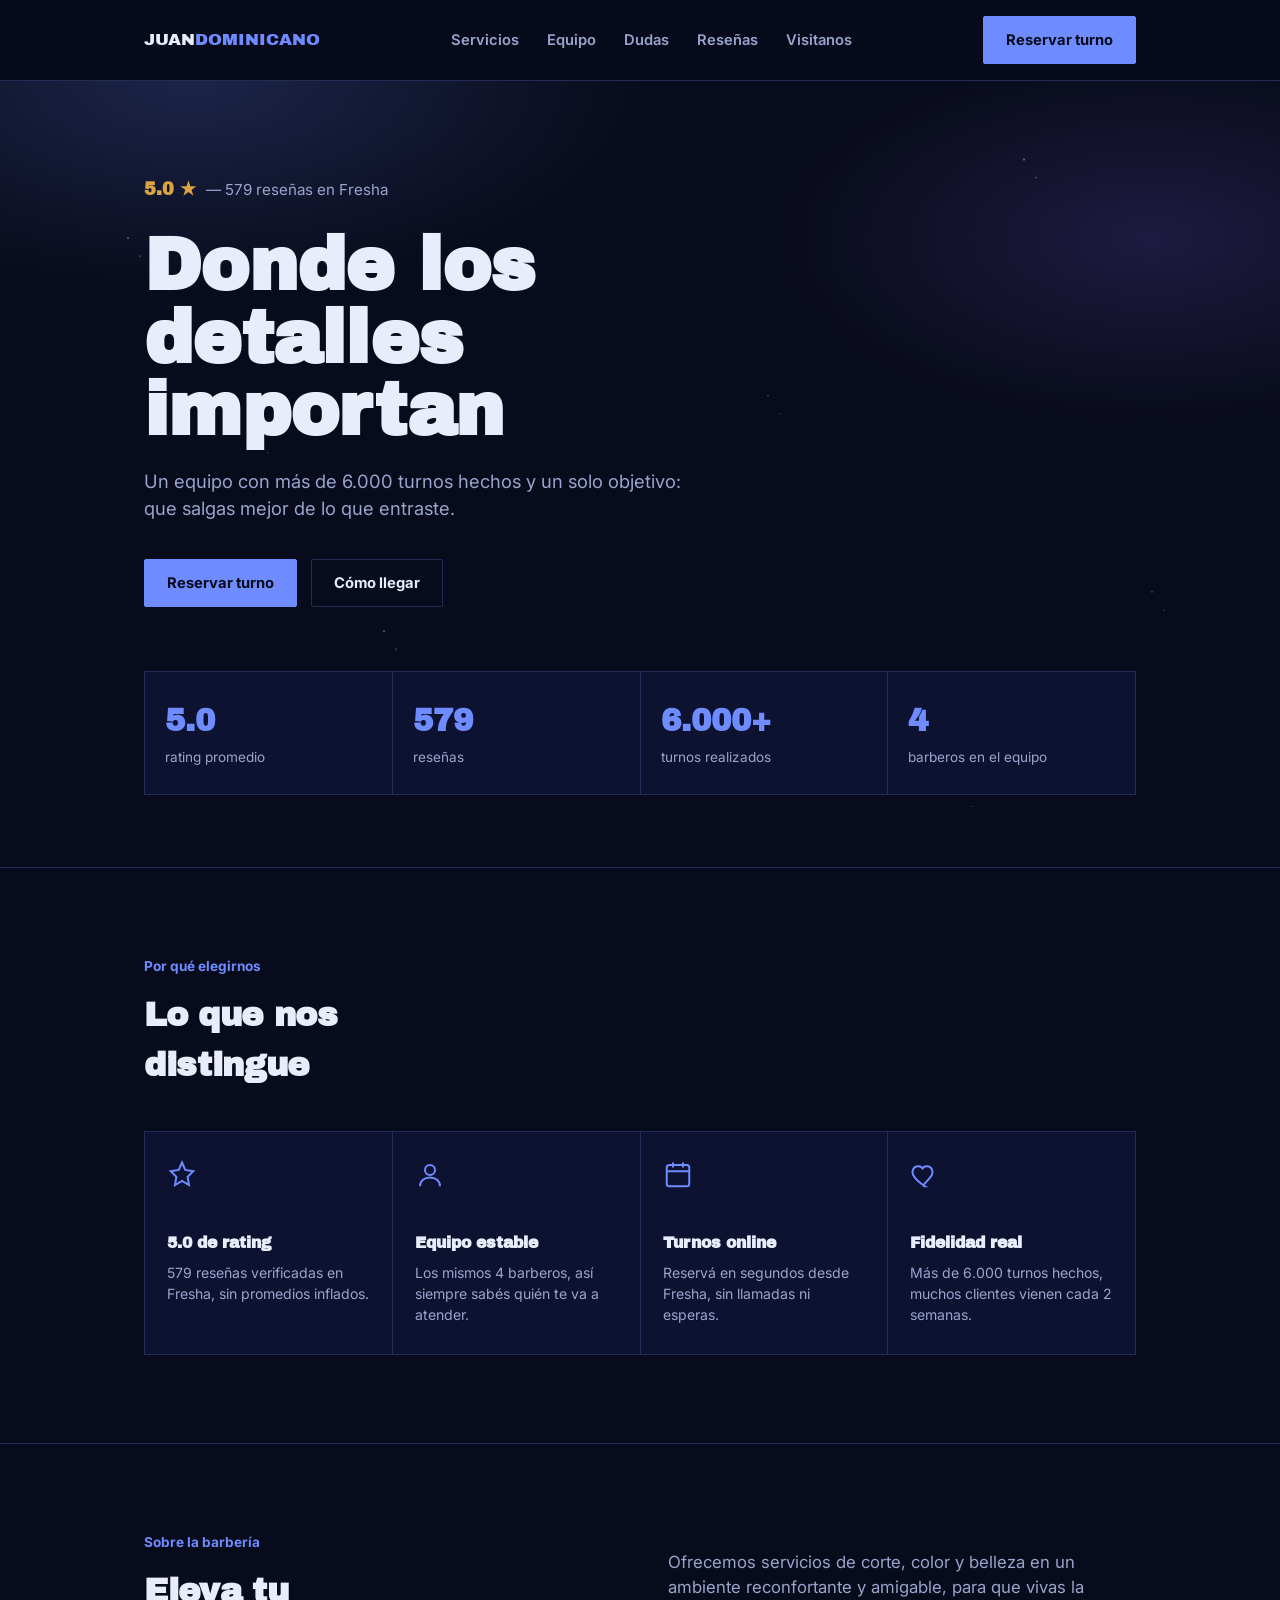
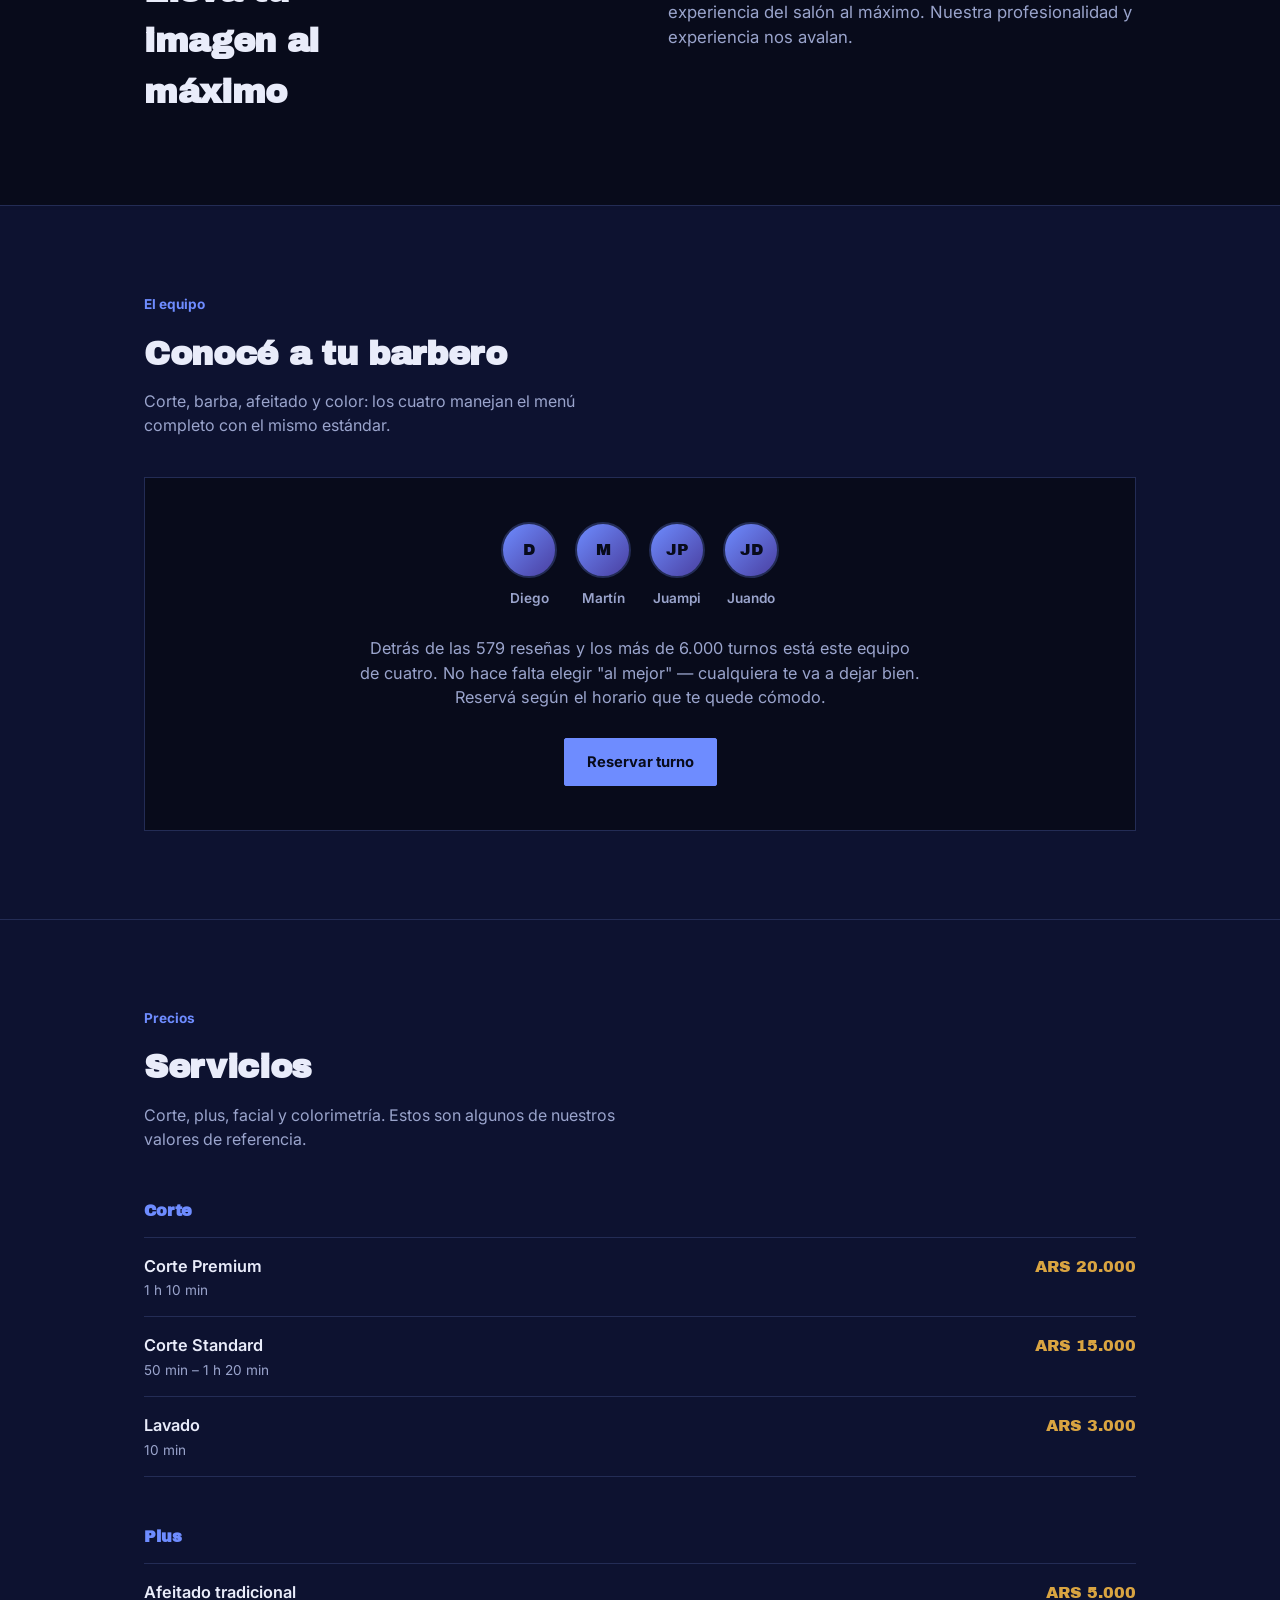
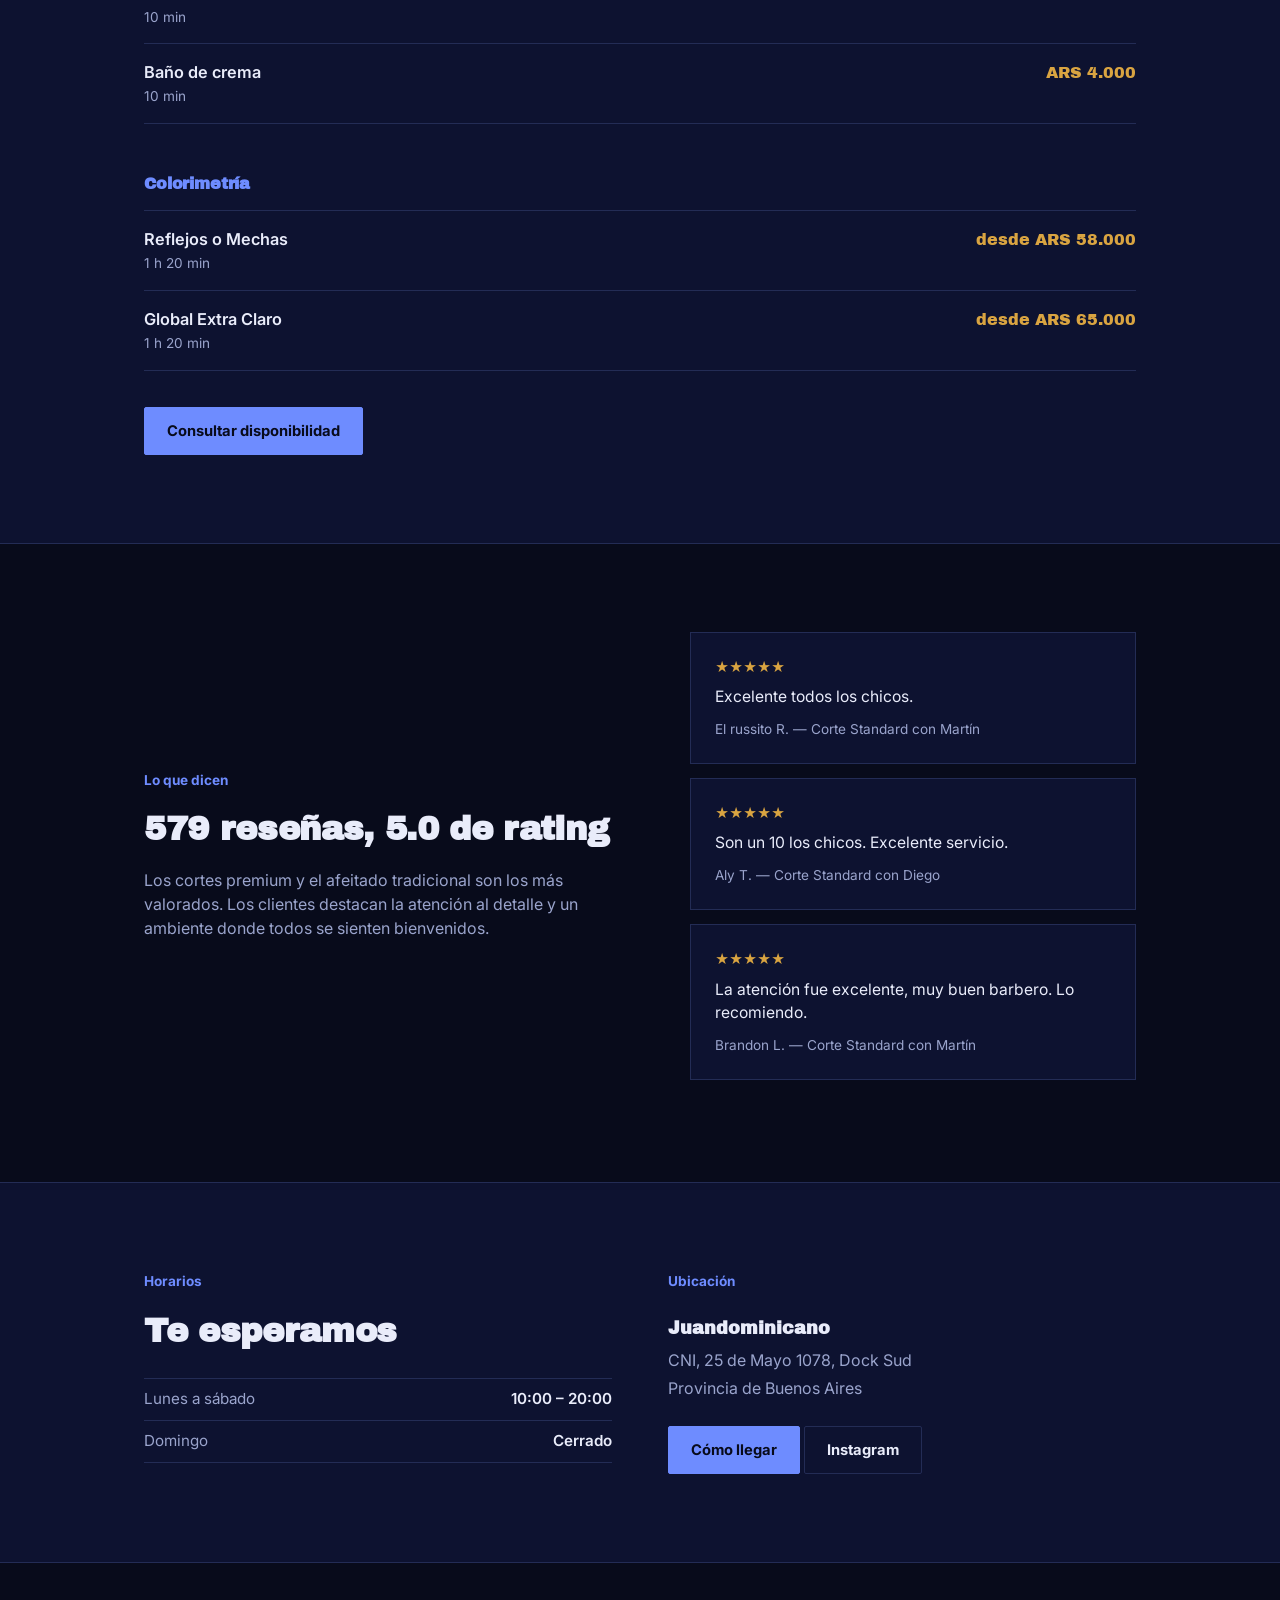
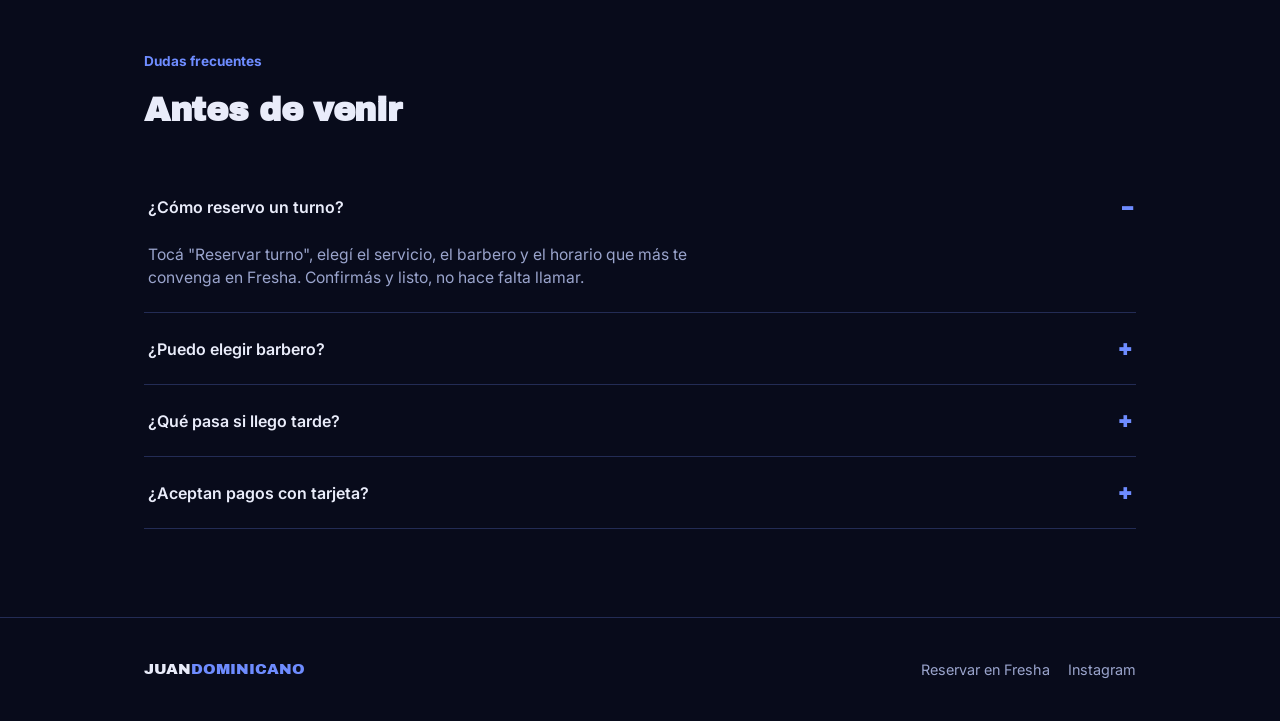
==== commit 70318c43: "updates" ====
--- a/index.html
+++ b/index.html
@@ -38,7 +38,7 @@
     <div class="wrap">
       <div class="rating-line"><b>5.0 ★</b> — 579 reseñas en Fresha</div>
       <h1>Donde los detalles importan</h1>
-      <p class="lead">Tu imagen también habla por vos Un equipo con más de 6.000 turnos hechos y un solo objetivo:
+      <p class="lead">Un equipo con más de 6.000 turnos hechos y un solo objetivo:
         que salgas mejor de lo que entraste.</p>
       <div class="ctas">
         <a class="btn"
@@ -59,7 +59,7 @@
   <section class="why">
     <div class="wrap">
       <div class="kicker">Por qué elegirnos</div>
-      <h2 style="font-size:2.1rem; max-width:14ch;">Lo que nos distingue en Dock Sud</h2>
+      <h2 style="font-size:2.1rem; max-width:14ch;">Lo que nos distingue</h2>
       <div class="why-grid">
         <div class="why-card">
           <svg viewBox="0 0 24 24" fill="none" stroke="#6E8CFF" stroke-width="1.6">
